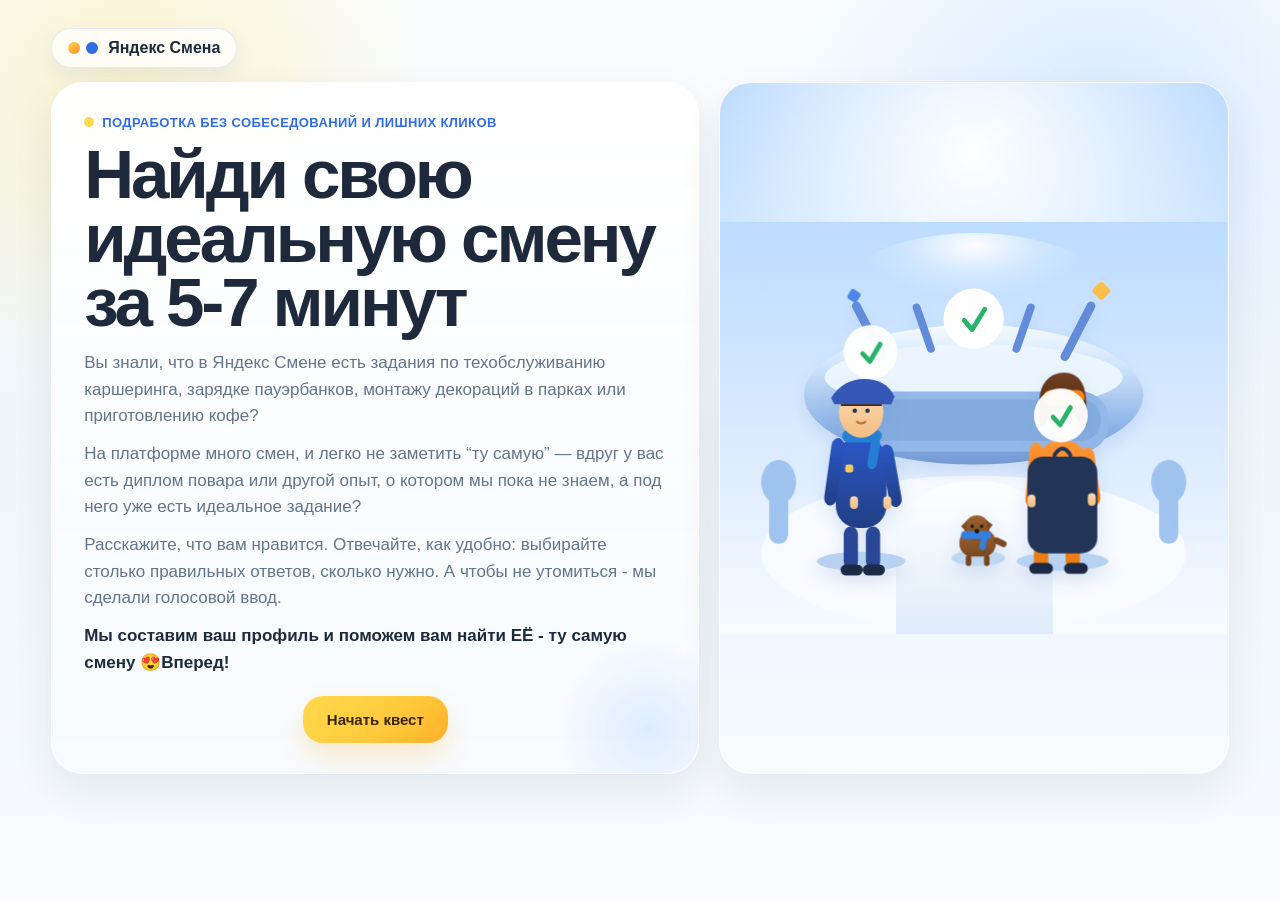
==== index.html @ 21cd30de "Update hero intro copy" ====
﻿<!doctype html>
<html lang="ru">
<head>
  <meta charset="UTF-8" />
  <meta name="viewport" content="width=device-width, initial-scale=1.0" />
  <title>Смена Профайлер - ИИ-интервьюер-квест</title>
  <link rel="stylesheet" href="./landing.css" />
</head>
<body>
  <header class="hero">
    <div class="container">
      <div class="brandbar">
        <div class="brandmark">Яндекс Смена</div>
      </div>

      <div class="hero-shell">
        <div class="hero-copy">
          <p class="hero-kicker">Подработка без собеседований и лишних кликов</p>
          <h1>Найди свою идеальную смену за 5-7 минут</h1>
          <div class="hero-story">
            <p>Вы знали, что в Яндекс Смене есть задания по техобслуживанию каршеринга, зарядке пауэрбанков, монтажу декораций в парках или приготовлению кофе?</p>
            <p>На платформе много смен, и легко не заметить “ту самую” — вдруг у вас есть диплом повара или другой опыт, о котором мы пока не знаем, а под него уже есть идеальное задание?</p>
            <p>Расскажите, что вам нравится. Отвечайте, как удобно: выбирайте столько правильных ответов, сколько нужно. А чтобы не утомиться - мы сделали голосовой ввод.</p>
            <p class="hero-story-accent">Мы составим ваш профиль и поможем вам найти ЕЁ - ту самую смену 😍Вперед!</p>
          </div>

          <div class="hero-actions">
            <button id="startBtn" class="btn btn-primary">Начать квест</button>
          </div>
        </div>

                <div class="hero-scene" aria-hidden="true">
          <svg class="hero-illustration" viewBox="0 0 640 520" role="presentation" xmlns="http://www.w3.org/2000/svg">
            <defs>
              <linearGradient id="skyGrad" x1="0" y1="0" x2="0" y2="1">
                <stop offset="0%" stop-color="#bcdcff"/>
                <stop offset="55%" stop-color="#dcebff"/>
                <stop offset="100%" stop-color="#f7fbff"/>
              </linearGradient>
              <radialGradient id="sunGlow" cx="50%" cy="10%" r="42%">
                <stop offset="0%" stop-color="#ffffff" stop-opacity="0.95"/>
                <stop offset="55%" stop-color="#ffffff" stop-opacity="0.28"/>
                <stop offset="100%" stop-color="#ffffff" stop-opacity="0"/>
              </radialGradient>
              <linearGradient id="stadiumGrad" x1="0" y1="0" x2="0" y2="1">
                <stop offset="0%" stop-color="#f8fdff"/>
                <stop offset="30%" stop-color="#cfe3fb"/>
                <stop offset="72%" stop-color="#89b1e5"/>
                <stop offset="100%" stop-color="#6e96d1"/>
              </linearGradient>
              <linearGradient id="pathGrad" x1="0" y1="0" x2="0" y2="1">
                <stop offset="0%" stop-color="#ffffff" stop-opacity="0.84"/>
                <stop offset="100%" stop-color="#ddeaf9" stop-opacity="0.94"/>
              </linearGradient>
              <linearGradient id="coatBlue" x1="0" y1="0" x2="0" y2="1">
                <stop offset="0%" stop-color="#2c58c8"/>
                <stop offset="100%" stop-color="#213f85"/>
              </linearGradient>
              <linearGradient id="coatOrange" x1="0" y1="0" x2="0" y2="1">
                <stop offset="0%" stop-color="#ff9636"/>
                <stop offset="100%" stop-color="#ec6f07"/>
              </linearGradient>
              <linearGradient id="skinGrad" x1="0" y1="0" x2="0" y2="1">
                <stop offset="0%" stop-color="#ffd9af"/>
                <stop offset="100%" stop-color="#f2bf84"/>
              </linearGradient>
              <linearGradient id="hairBrown" x1="0" y1="0" x2="0" y2="1">
                <stop offset="0%" stop-color="#6f4122"/>
                <stop offset="100%" stop-color="#4d2712"/>
              </linearGradient>
              <linearGradient id="dogBrown" x1="0" y1="0" x2="0" y2="1">
                <stop offset="0%" stop-color="#9d622e"/>
                <stop offset="100%" stop-color="#7a4a23"/>
              </linearGradient>
              <filter id="softShadow" x="-20%" y="-20%" width="140%" height="140%">
                <feDropShadow dx="0" dy="10" stdDeviation="10" flood-color="#5a84bc" flood-opacity="0.18"/>
              </filter>
            </defs>
            <rect width="640" height="520" fill="url(#skyGrad)"/>
            <ellipse cx="320" cy="92" rx="170" ry="78" fill="url(#sunGlow)"/>
            <ellipse cx="320" cy="418" rx="268" ry="98" fill="#f8fbff" opacity="0.95"/>
            <path d="M222 372C272 312 370 310 420 372V520H222Z" fill="url(#pathGrad)" opacity="0.98"/>
            <g opacity="0.94" filter="url(#softShadow)">
              <ellipse cx="320" cy="218" rx="214" ry="88" fill="url(#stadiumGrad)"/>
              <ellipse cx="320" cy="196" rx="188" ry="42" fill="#edf6ff"/>
              <rect x="150" y="214" width="340" height="76" rx="34" fill="#8eb5e7"/>
              <rect x="160" y="224" width="320" height="52" rx="24" fill="#7aa5dd" opacity="0.72"/>
              <path d="M205 170L172 106" stroke="#5b87d8" stroke-width="11" stroke-linecap="round"/>
              <path d="M435 170L468 106" stroke="#5b87d8" stroke-width="11" stroke-linecap="round"/>
              <path d="M266 160L248 108" stroke="#5b87d8" stroke-width="10" stroke-linecap="round"/>
              <path d="M374 160L392 108" stroke="#5b87d8" stroke-width="10" stroke-linecap="round"/>
            </g>
            <g opacity="0.95">
              <g transform="translate(62 334)">
                <rect x="0" y="0" width="24" height="72" rx="12" fill="#9bc0ef"/>
                <ellipse cx="12" cy="-6" rx="22" ry="28" fill="#9bc0ef"/>
              </g>
              <g transform="translate(554 334)">
                <rect x="0" y="0" width="24" height="72" rx="12" fill="#9bc0ef"/>
                <ellipse cx="12" cy="-6" rx="22" ry="28" fill="#9bc0ef"/>
              </g>
            </g>
            <g filter="url(#softShadow)">
              <g transform="translate(112 232)">
                <ellipse cx="66" cy="196" rx="56" ry="12" fill="#b7d1f0"/>
                <rect x="34" y="40" width="64" height="114" rx="28" fill="url(#coatBlue)"/>
                <rect x="24" y="40" width="16" height="86" rx="10" fill="url(#coatBlue)" transform="rotate(8 32 83)"/>
                <rect x="96" y="48" width="16" height="80" rx="10" fill="url(#coatBlue)" transform="rotate(-10 104 88)"/>
                <rect x="44" y="152" width="18" height="54" rx="10" fill="#294697"/>
                <rect x="72" y="152" width="18" height="54" rx="10" fill="#294697"/>
                <rect x="40" y="200" width="28" height="14" rx="7" fill="#1d2a45"/>
                <rect x="68" y="200" width="28" height="14" rx="7" fill="#1d2a45"/>
                <rect x="42" y="30" width="50" height="16" rx="8" fill="#277fd4"/>
                <rect x="76" y="40" width="12" height="40" rx="8" fill="#277fd4" transform="rotate(10 82 60)"/>
                <ellipse cx="66" cy="8" rx="28" ry="32" fill="url(#skinGrad)"/>
                <path d="M40 0C44 -16 56 -24 70 -24C84 -24 95 -16 92 0Z" fill="url(#hairBrown)"/>
                <path d="M28 -10C38 -26 52 -34 70 -34C87 -34 100 -28 108 -12L104 -2H32Z" fill="#3558b7"/>
                <circle cx="58" cy="6" r="2.8" fill="#1f3452"/>
                <circle cx="74" cy="6" r="2.8" fill="#1f3452"/>
                <path d="M61 20Q66 24 71 20" stroke="#c66d49" stroke-width="3" stroke-linecap="round" fill="none"/>
                <rect x="52" y="114" width="10" height="16" rx="5" fill="url(#skinGrad)"/>
                <rect x="94" y="114" width="10" height="16" rx="5" fill="url(#skinGrad)"/>
                <rect x="46" y="74" width="10" height="10" rx="3" fill="#f4ca59"/>
              </g>
              <g transform="translate(360 222)">
                <ellipse cx="72" cy="206" rx="58" ry="12" fill="#b7d1f0"/>
                <rect x="40" y="54" width="64" height="104" rx="28" fill="url(#coatOrange)"/>
                <rect x="28" y="56" width="16" height="82" rx="10" fill="url(#coatOrange)" transform="rotate(5 36 97)"/>
                <rect x="100" y="62" width="16" height="74" rx="10" fill="url(#coatOrange)" transform="rotate(-8 108 99)"/>
                <rect x="36" y="164" width="18" height="52" rx="10" fill="#ec7b16"/>
                <rect x="76" y="164" width="18" height="52" rx="10" fill="#ec7b16"/>
                <rect x="30" y="208" width="30" height="14" rx="7" fill="#1d2a45"/>
                <rect x="74" y="208" width="30" height="14" rx="7" fill="#1d2a45"/>
                <ellipse cx="72" cy="16" rx="28" ry="32" fill="url(#skinGrad)"/>
                <path d="M43 4C43 -18 56 -32 74 -32C92 -32 102 -18 102 6V34H94C90 22 84 14 72 14C60 14 54 22 50 34H43Z" fill="url(#hairBrown)"/>
                <rect x="48" y="-10" width="52" height="18" rx="9" fill="#ff8518"/>
                <rect x="28" y="74" width="88" height="122" rx="20" fill="#203457"/>
                <path d="M62 72Q72 56 82 72" stroke="#203457" stroke-width="5" fill="none" stroke-linecap="round"/>
                <circle cx="64" cy="16" r="2.8" fill="#1f3452"/>
                <circle cx="80" cy="16" r="2.8" fill="#1f3452"/>
                <path d="M66 30Q72 34 79 30" stroke="#ca7057" stroke-width="3" stroke-linecap="round" fill="none"/>
                <rect x="28" y="122" width="10" height="16" rx="5" fill="url(#skinGrad)"/>
                <rect x="104" y="120" width="10" height="16" rx="5" fill="url(#skinGrad)"/>
              </g>
              <g transform="translate(292 372)">
                <ellipse cx="34" cy="52" rx="34" ry="10" fill="#bfd6f1"/>
                <rect x="10" y="16" width="46" height="34" rx="16" fill="url(#dogBrown)"/>
                <circle cx="32" cy="14" r="16" fill="url(#dogBrown)"/>
                <path d="M20 4L12 12L18 18Z" fill="#7c4a21"/>
                <path d="M44 4L52 10L46 18Z" fill="#7c4a21"/>
                <rect x="12" y="18" width="38" height="10" rx="5" fill="#347fe1"/>
                <rect x="36" y="24" width="8" height="18" rx="4" fill="#347fe1" transform="rotate(10 40 33)"/>
                <circle cx="26" cy="12" r="2.2" fill="#23170e"/>
                <circle cx="38" cy="12" r="2.2" fill="#23170e"/>
                <circle cx="32" cy="18" r="3" fill="#23170e"/>
                <rect x="18" y="48" width="7" height="14" rx="4" fill="#74441e"/>
                <rect x="41" y="48" width="7" height="14" rx="4" fill="#74441e"/>
                <rect x="52" y="28" width="18" height="8" rx="4" fill="#7c4a21" transform="rotate(26 61 32)"/>
              </g>
            </g>
            <g>
              <g transform="translate(190 164)">
                <circle r="34" fill="#ffffff" opacity="0.96"/>
                <path d="M-10 2L-1 12L12 -10" fill="none" stroke="#27b36a" stroke-width="6" stroke-linecap="round" stroke-linejoin="round"/>
              </g>
              <g transform="translate(430 244)">
                <circle r="34" fill="#ffffff" opacity="0.96"/>
                <path d="M-10 2L-1 12L12 -10" fill="none" stroke="#27b36a" stroke-width="6" stroke-linecap="round" stroke-linejoin="round"/>
              </g>
              <g transform="translate(320 122)">
                <circle r="38" fill="#ffffff" opacity="0.98"/>
                <path d="M-12 2L-2 14L14 -12" fill="none" stroke="#27b36a" stroke-width="6" stroke-linecap="round" stroke-linejoin="round"/>
              </g>
            </g>
            <rect x="472" y="78" width="18" height="18" rx="4" fill="#ffbf47" transform="rotate(45 481 87)"/>
            <rect x="162" y="86" width="14" height="14" rx="3" fill="#4d87e8" transform="rotate(32 169 93)"/>
          </svg>
        </div>
      </div>
    </div>
  </header>

  <main class="container main-shell">
    <section class="section hidden" id="quizSection">
      <div class="quiz-card">
        <div class="quiz-head">
          <div>
            <h2 id="questionTitle">Вопрос</h2>
            <p id="questionHint" class="muted">Выбери один вариант</p>
          </div>
          <div class="progress-block">
            <span id="progressText">1/16</span>
            <div class="progress"><span id="progressBar"></span></div>
          </div>
        </div>

        <div id="badges" class="badges"></div>
        <div id="options" class="options"></div>

        <div id="inputWrap" class="input-wrap hidden">
          <div class="suggest-input">
            <textarea id="textAnswer" class="text-answer text-area-answer" autocomplete="address-level2" rows="1"></textarea>
            <div id="cityAutocomplete" class="autocomplete hidden"></div>
          </div>
          <div id="voiceControls" class="voice-controls hidden">
            <button id="voiceBtn" class="btn btn-ghost" type="button">Голосовой ответ</button>
            <span id="voiceStatus" class="inline-note">Можно надиктовать ответ голосом</span>
          </div>
          <div class="text-actions">
            <button id="skipTextBtn" class="btn btn-ghost hidden" type="button">Пропустить</button>
            <button id="textNextBtn" class="btn btn-primary">Продолжить</button>
          </div>
        </div>

        <div id="multiActions" class="multi-actions hidden">
          <button id="doneMultiBtn" class="btn btn-primary">Готово</button>
        </div>
      </div>
    </section>

    <section class="section hidden" id="resultSection">
      <div class="result-grid">
        <article class="tile large tile-profile">
          <p class="eyebrow">Твой профиль</p>
          <h2 id="profileName"></h2>
          <p id="profileDesc"></p>

          <div class="stats">
            <div><span>Доход (4 смены/нед)</span><strong id="incomeForecast"></strong></div>
            <div><span>Готовность к обучению</span><strong id="trainReadiness"></strong></div>
            <div><span>Уровень совпадения топ-роли</span><strong id="topScore"></strong></div>
          </div>

          <div class="result-actions">
            <button id="editLocationBtn" class="btn btn-ghost">Изменить город</button>
            <button id="restartBtn" class="btn btn-ghost">Пройти заново</button>
          </div>

          <div id="locationEditor" class="location-editor hidden">
            <div class="location-editor-grid">
              <div class="suggest-input">
                <input id="resultCityInput" class="text-answer" type="text" autocomplete="address-level2" placeholder="Город" />
                <div id="resultCityAutocomplete" class="autocomplete hidden"></div>
              </div>
            </div>
            <div class="location-editor-actions">
              <button id="saveLocationBtn" class="btn btn-primary">Обновить ссылку на смены</button>
              <button id="cancelLocationBtn" class="btn btn-ghost">Отмена</button>
            </div>
          </div>
        </article>

        <article class="tile tile-radar">
          <h3>Кружок самопознания</h3>
          <p class="muted">Пять осей твоего профиля: нагрузка, общение, цифра, стабильность и готовность учиться.</p>
          <canvas id="radar" width="320" height="260"></canvas>
        </article>
      </div>

      <div class="tile large result-section-block" id="recommendations"></div>
      <div class="tile large result-section-block" id="familyFit"></div>
      <div class="tile large result-section-block" id="realShifts"></div>
      <div class="tile large hidden fallback" id="fallbackBox"></div>
    </section>
  </main>

  <script src="./landing.js"></script>
</body>
</html>
---- landing.css ----
﻿:root {
  --bg: #f4f8fc;
  --ink: #1e2a3b;
  --muted: #64748b;
  --line: rgba(30, 42, 59, 0.1);
  --brand-blue: #9ec8ff;
  --brand-blue-deep: #2f6ce5;
  --brand-blue-soft: #e9f3ff;
  --brand-orange: #ff8b29;
  --brand-orange-deep: #f06b00;
  --brand-yellow: #ffd84d;
  --brand-green: #27b36a;
  --shadow-soft: 0 20px 50px rgba(52, 95, 160, 0.12);
  --shadow-card: 0 18px 40px rgba(30, 42, 59, 0.08);
}

* { box-sizing: border-box; }
html { scroll-behavior: smooth; }

body {
  margin: 0;
  color: var(--ink);
  font-family: "Segoe UI", "Trebuchet MS", sans-serif;
  background:
    radial-gradient(circle at 10% 10%, rgba(255, 216, 77, 0.28) 0%, transparent 22%),
    radial-gradient(circle at 86% 14%, rgba(158, 200, 255, 0.35) 0%, transparent 24%),
    linear-gradient(180deg, #fafdff 0%, #eef5fb 50%, #f8fbff 100%);
  min-height: 100vh;
}

body::before {
  content: "";
  position: fixed;
  inset: 0;
  pointer-events: none;
  background-image:
    radial-gradient(circle, rgba(255,255,255,0.8) 0 2px, transparent 3px),
    radial-gradient(circle, rgba(255,255,255,0.5) 0 1px, transparent 2px);
  background-size: 140px 140px, 84px 84px;
  background-position: 0 0, 28px 18px;
  opacity: 0.18;
}

.container {
  width: min(1180px, 92vw);
  margin: 0 auto;
}

.hero {
  padding: 28px 0 20px;
}

.brandbar {
  display: flex;
  align-items: center;
  justify-content: flex-start;
  gap: 12px;
  margin-bottom: 14px;
}

.brandmark {
  display: inline-flex;
  align-items: center;
  gap: 10px;
  padding: 10px 16px;
  border-radius: 999px;
  background: rgba(255,255,255,0.76);
  border: 1px solid rgba(47, 108, 229, 0.12);
  box-shadow: 0 8px 18px rgba(47, 108, 229, 0.08);
  font-weight: 800;
}

.brandmark::before {
  content: "";
  width: 12px;
  height: 12px;
  border-radius: 50%;
  background: linear-gradient(135deg, var(--brand-yellow), var(--brand-orange));
  box-shadow: 18px 0 0 var(--brand-blue-deep);
  margin-right: 18px;
}

.hero-shell {
  display: grid;
  grid-template-columns: minmax(0, 1.12fr) minmax(340px, 0.88fr);
  gap: 20px;
  align-items: stretch;
}

.hero-copy,
.hero-scene,
.quiz-card,
.tile {
  position: relative;
  overflow: hidden;
  border-radius: 32px;
  border: 1px solid rgba(255,255,255,0.84);
  box-shadow: var(--shadow-card);
}

.hero-copy {
  padding: 30px 32px;
  background: linear-gradient(180deg, rgba(255,255,255,0.97) 0%, rgba(246,250,255,0.93) 100%);
}

.hero-copy::after {
  content: "";
  position: absolute;
  right: -40px;
  bottom: -46px;
  width: 180px;
  height: 180px;
  border-radius: 50%;
  background: radial-gradient(circle, rgba(158, 200, 255, 0.28) 0%, transparent 72%);
}

.hero-kicker {
  margin: 0 0 12px;
  display: inline-flex;
  align-items: center;
  gap: 8px;
  color: var(--brand-blue-deep);
  font-size: 13px;
  font-weight: 800;
  letter-spacing: 0.03em;
  text-transform: uppercase;
}

.hero-kicker::before {
  content: "";
  width: 10px;
  height: 10px;
  border-radius: 50%;
  background: var(--brand-yellow);
}

h1 {
  margin: 0 0 12px;
  max-width: 720px;
  font-size: clamp(42px, 5.4vw, 70px);
  line-height: 0.93;
  letter-spacing: -0.045em;
}

.subtitle {
  margin: 0;
  max-width: 640px;
  color: var(--muted);
  font-size: 18px;
  line-height: 1.42;
}

.hero-story {
  margin-top: 16px;
  display: grid;
  gap: 12px;
  max-width: 700px;
}

.hero-story p {
  margin: 0;
  color: var(--muted);
  font-size: 17px;
  line-height: 1.55;
}

.hero-story-accent {
  color: var(--ink) !important;
  font-weight: 700;
}

.hero-pills,
.hero-stats {
  display: flex;
  flex-wrap: wrap;
  gap: 10px;
}

.hero-pills {
  margin-top: 18px;
  flex-wrap: nowrap;
}

.hero-pills span,
.eyebrow {
  display: inline-flex;
  align-items: center;
  gap: 8px;
  padding: 10px 14px;
  border-radius: 999px;
  background: rgba(255,255,255,0.88);
  border: 1px solid rgba(47, 108, 229, 0.12);
  color: #365173;
  font-size: 14px;
  font-weight: 700;
}

.hero-stats {
  margin-top: 18px;
  display: grid;
  grid-template-columns: repeat(3, minmax(0, 1fr));
  gap: 10px;
}

.hero-stats div {
  min-width: 0;
  padding: 12px 14px;
  border-radius: 20px;
  background: rgba(255,255,255,0.88);
  border: 1px solid rgba(47, 108, 229, 0.08);
}

.hero-stats strong,
.hero-stats span {
  display: block;
}

.hero-stats strong {
  font-size: 18px;
}

.hero-stats span {
  margin-top: 4px;
  color: var(--muted);
  font-size: 12px;
}

.hero-actions {
  display: flex;
  gap: 12px;
  margin-top: 20px;
  justify-content: center;
}

.hero-scene {
  min-height: 440px;
  background:
    radial-gradient(circle at 50% 10%, rgba(255,255,255,0.98) 0%, rgba(255,255,255,0.5) 20%, transparent 38%),
    linear-gradient(180deg, #bedcff 0%, #d6eaff 30%, #eaf4ff 62%, #f8fbff 100%);
}

.hero-illustration {
  display: block;
  width: 100%;
  height: 100%;
  min-height: 416px;
}

.scene-sky-glow {
  position: absolute;
  left: 50%;
  top: 18px;
  width: 280px;
  height: 140px;
  transform: translateX(-50%);
  border-radius: 50%;
  background: radial-gradient(circle, rgba(255,255,255,0.95) 0%, rgba(255,255,255,0.18) 60%, transparent 75%);
}

.scene-stadium {
  position: absolute;
  left: 50%;
  top: 126px;
  width: 80%;
  height: 178px;
  transform: translateX(-50%);
  border-radius: 50% 50% 38% 38% / 34% 34% 42% 42%;
  background: linear-gradient(180deg, #fbfeff 0%, #d4e6fb 26%, #8fb7ea 72%, #6f9bd3 100%);
  box-shadow: inset 0 -18px 0 rgba(47, 108, 229, 0.14);
}

.scene-roof {
  position: absolute;
  top: 84px;
  width: 12px;
  height: 86px;
  border-radius: 999px;
  background: linear-gradient(180deg, #7ea9e6, #4f82d5);
}

.roof-left { left: 34%; transform: rotate(24deg); }
.roof-right { right: 34%; transform: rotate(-24deg); }

.scene-ground {
  position: absolute;
  inset: auto 8% 0;
  height: 46%;
  border-radius: 50% 50% 0 0 / 32% 32% 0 0;
  background:
    radial-gradient(circle at 20% 16%, rgba(255,255,255,0.95) 0%, rgba(255,255,255,0.35) 18%, transparent 36%),
    linear-gradient(180deg, rgba(255,255,255,0.78) 0%, rgba(223,239,255,0.88) 70%, rgba(214,232,250,0.92) 100%);
}

.scene-path {
  position: absolute;
  left: 50%;
  bottom: 0;
  width: 48%;
  height: 38%;
  transform: translateX(-50%);
  background: linear-gradient(180deg, rgba(255,255,255,0.7) 0%, rgba(236,243,252,0.9) 100%);
  border-radius: 50% 50% 0 0 / 26% 26% 0 0;
  filter: blur(0.2px);
}

.scene-tree {
  position: absolute;
  bottom: 86px;
  width: 44px;
  height: 110px;
}

.scene-tree::before,
.scene-tree::after {
  content: "";
  position: absolute;
}

.scene-tree::before {
  bottom: 0;
  left: 18px;
  width: 8px;
  height: 60px;
  border-radius: 999px;
  background: #7399c8;
}

.scene-tree::after {
  top: 0;
  left: 0;
  width: 44px;
  height: 52px;
  border-radius: 50%;
  background: linear-gradient(180deg, #b4d6ff, #96bdea);
}

.tree-left { left: 18px; }
.tree-right { right: 20px; }

.scene-card {
  position: absolute;
  display: flex;
  gap: 12px;
  align-items: center;
  padding: 14px 16px;
  border-radius: 22px;
  background: rgba(255,255,255,0.95);
  border: 1px solid rgba(255,255,255,0.9);
  box-shadow: 0 18px 30px rgba(62, 104, 164, 0.16);
}

.scene-card strong,
.scene-card span {
  display: block;
}

.scene-card strong {
  font-size: 16px;
}

.scene-card span {
  margin-top: 4px;
  color: var(--muted);
  font-size: 13px;
  line-height: 1.35;
}

.scene-check,
.scene-bubble {
  display: grid;
  place-items: center;
  border-radius: 50%;
  font-weight: 900;
}

.scene-check {
  width: 46px;
  height: 46px;
  background: linear-gradient(135deg, #ebfff6, #d8ffeb);
  color: var(--brand-green);
  font-size: 26px;
  flex: 0 0 auto;
}

.scene-bubble {
  position: absolute;
  width: 64px;
  height: 64px;
  background: rgba(255,255,255,0.96);
  color: var(--brand-green);
  box-shadow: 0 14px 24px rgba(62, 104, 164, 0.14);
  font-size: 30px;
}

.bubble-left { left: 164px; top: 178px; }
.bubble-right { right: 142px; top: 234px; }
.bubble-center { left: 50%; top: 102px; transform: translateX(-50%); width: 74px; height: 74px; }

.scene-worker {
  position: absolute;
  bottom: 30px;
  width: 160px;
  height: 290px;
}

.worker-left {
  left: 66px;
}

.worker-right {
  right: 52px;
}

.worker-female .worker-head {
  transform: rotate(2deg);
}

.worker-female .worker-hair {
  top: 18px;
  left: 46px;
  width: 60px;
  height: 48px;
  border-radius: 26px 24px 18px 18px;
  background: linear-gradient(180deg, #6b3a1b 0%, #4d2712 100%);
}

.worker-female .worker-hair::before,
.worker-female .worker-hair::after {
  content: "";
  position: absolute;
  top: 14px;
  width: 14px;
  height: 34px;
  border-radius: 12px;
  background: linear-gradient(180deg, #6b3a1b 0%, #4d2712 100%);
}

.worker-female .worker-hair::before {
  left: -2px;
  transform: rotate(8deg);
}

.worker-female .worker-hair::after {
  right: -4px;
  transform: rotate(-8deg);
}

.worker-left {
  transform: rotate(-1deg);
}

.worker-right {
  transform: rotate(1.5deg);
}

.scene-worker span,
.scene-pet span {
  position: absolute;
  display: block;
}

.worker-head {
  top: 18px;
  left: 48px;
  width: 62px;
  height: 72px;
  border-radius: 46% 46% 42% 42%;
  background: linear-gradient(180deg, #ffd8ae 0%, #f2bf84 100%);
  box-shadow:
    inset 0 -8px 0 rgba(0, 0, 0, 0.05),
    inset 0 -18px 16px rgba(208, 137, 84, 0.18);
  z-index: 4;
}

.worker-left .worker-head {
  transform: rotate(-3deg);
}

.worker-right .worker-head {
  transform: rotate(2deg);
}

.worker-hair {
  top: 21px;
  left: 52px;
  width: 52px;
  height: 24px;
  border-radius: 24px 24px 10px 16px;
  background: linear-gradient(180deg, #6d4122 0%, #4b2912 100%);
  z-index: 5;
}

.worker-cap {
  top: 4px;
  left: 38px;
  width: 82px;
  height: 38px;
  border-radius: 999px 999px 20px 20px;
  z-index: 6;
}

.worker-left .worker-cap {
  background: linear-gradient(180deg, #3658b5 0%, #294697 100%);
}

.worker-right .worker-cap {
  background: linear-gradient(180deg, #ff9d3e 0%, #ef6e08 100%);
}

.worker-female .worker-cap {
  top: 8px;
  left: 42px;
  width: 76px;
  height: 24px;
  border-radius: 999px;
  box-shadow: 0 8px 0 rgba(210, 98, 8, 0.16);
}

.worker-body {
  top: 86px;
  left: 28px;
  width: 104px;
  height: 146px;
  border-radius: 34px 34px 28px 28px;
  z-index: 2;
}

.worker-left .worker-body {
  background: linear-gradient(180deg, #2b59cc 0%, #224699 100%);
}

.worker-right .worker-body {
  background: linear-gradient(180deg, #ff9734 0%, #f1760d 100%);
}

.worker-left .worker-body {
  box-shadow: inset 0 -12px 0 rgba(17, 37, 80, 0.18);
}

.worker-right .worker-body {
  box-shadow: inset 0 -12px 0 rgba(159, 76, 7, 0.16);
}

.worker-body::before,
.worker-body::after {
  content: "";
  position: absolute;
}

.worker-body::before {
  left: 50%;
  top: 24px;
  width: 48px;
  height: 58px;
  transform: translateX(-50%);
  border-radius: 0 0 22px 22px;
  background: rgba(255,255,255,0.1);
}

.worker-body::after {
  left: 18px;
  top: 44px;
  width: 14px;
  height: 14px;
  border-radius: 4px;
  background: rgba(255, 208, 97, 0.86);
  box-shadow: 52px 8px 0 rgba(255,255,255,0.18);
}

.worker-face {
  top: 42px;
  left: 62px;
  width: 34px;
  height: 28px;
  z-index: 7;
}

.face-eye {
  top: 7px;
  width: 6px;
  height: 8px;
  border-radius: 50%;
  background: #243652;
  box-shadow: 0 0 0 2px rgba(255,255,255,0.08);
}

.face-eye.eye-left { left: 6px; }
.face-eye.eye-right { right: 6px; }

.face-nose {
  left: 14px;
  top: 12px;
  width: 6px;
  height: 8px;
  border-radius: 50% 50% 60% 60%;
  background: rgba(209, 143, 92, 0.5);
}

.face-mouth {
  left: 9px;
  bottom: 2px;
  width: 16px;
  height: 8px;
  border-bottom: 3px solid #c06e3c;
  border-radius: 0 0 14px 14px;
}

.worker-left .face-mouth {
  width: 14px;
}

.worker-right .face-mouth {
  width: 18px;
  left: 8px;
}

.worker-female .face-mouth {
  border-bottom-color: #cb6a58;
}

.worker-neck {
  top: 80px;
  left: 66px;
  width: 26px;
  height: 20px;
  border-radius: 0 0 12px 12px;
  background: linear-gradient(180deg, #f2bf84 0%, #e0a76f 100%);
  z-index: 3;
}

.worker-scarf {
  top: 84px;
  left: 44px;
  width: 70px;
  height: 24px;
  border-radius: 16px;
  background: linear-gradient(180deg, #2a88d8 0%, #1465b2 100%);
  z-index: 6;
}

.worker-scarf::before {
  content: "";
  position: absolute;
  left: 46px;
  top: 12px;
  width: 14px;
  height: 42px;
  border-radius: 12px;
  background: linear-gradient(180deg, #2a88d8 0%, #1465b2 100%);
  transform: rotate(10deg);
}

.worker-arm {
  top: 110px;
  width: 24px;
  height: 106px;
  border-radius: 20px;
  z-index: 1;
}

.worker-right .arm-right {
  transform: rotate(-16deg);
}

.worker-left .arm-left {
  transform: rotate(11deg);
}

.worker-left .worker-arm,
.worker-left .worker-leg {
  background: linear-gradient(180deg, #2d57bf 0%, #213f85 100%);
}

.worker-right .worker-arm,
.worker-right .worker-leg {
  background: linear-gradient(180deg, #ff8f2a 0%, #de6606 100%);
}

.arm-left {
  left: 18px;
  transform: rotate(7deg);
}

.arm-right {
  right: 18px;
  transform: rotate(-9deg);
}

.worker-leg {
  top: 216px;
  width: 28px;
  height: 74px;
  border-radius: 18px 18px 12px 12px;
  z-index: 0;
}

.worker-right .leg-left {
  left: 42px;
  transform: rotate(2deg);
}

.worker-right .leg-right {
  right: 40px;
  transform: rotate(-3deg);
}

.leg-left {
  left: 44px;
}

.leg-right {
  right: 42px;
}

.worker-hand {
  top: 196px;
  width: 16px;
  height: 20px;
  border-radius: 10px;
  background: linear-gradient(180deg, #ffd8ae 0%, #f0bd82 100%);
  z-index: 3;
}

.hand-left { left: 16px; }
.hand-right { right: 16px; }

.worker-right .hand-right {
  top: 192px;
}

.worker-female .arm-left {
  transform: rotate(5deg);
}

.worker-female .arm-right {
  transform: rotate(-10deg);
}

.worker-shoe {
  top: 280px;
  width: 34px;
  height: 14px;
  border-radius: 14px 10px 12px 12px;
  background: linear-gradient(180deg, #1c2a44 0%, #10192a 100%);
  z-index: 1;
}

.shoe-left { left: 36px; }
.shoe-right { right: 34px; }

.worker-apron {
  top: 116px;
  left: 34px;
  width: 92px;
  height: 118px;
  border-radius: 18px 18px 22px 22px;
  background: linear-gradient(180deg, rgba(27, 45, 74, 0.96) 0%, rgba(20, 31, 52, 0.96) 100%);
  z-index: 3;
}

.worker-apron::before {
  content: "";
  position: absolute;
  left: 50%;
  top: -10px;
  width: 36px;
  height: 22px;
  transform: translateX(-50%);
  border: 4px solid #203659;
  border-bottom: none;
  border-radius: 20px 20px 0 0;
}

.worker-female .worker-apron {
  top: 114px;
  left: 30px;
  width: 96px;
  border-radius: 22px 22px 26px 26px;
}

.scene-pet {
  position: absolute;
  left: 226px;
  bottom: 22px;
  width: 92px;
  height: 96px;
  transform: rotate(-2deg);
}

.scene-stadium {
  top: 104px;
}

.scene-roof {
  top: 60px;
}

.scene-spark {
  position: absolute;
  width: 18px;
  height: 18px;
  border-radius: 4px;
  background: linear-gradient(135deg, rgba(255,216,77,0.9), rgba(255,139,41,0.9));
  transform: rotate(45deg);
  box-shadow: 0 0 18px rgba(255, 176, 47, 0.42);
}

.spark-left { top: 54px; right: 132px; }
.spark-right { bottom: 170px; left: 96px; }

.pet-head {
  left: 18px;
  top: 8px;
  width: 42px;
  height: 38px;
  border-radius: 50% 50% 46% 46%;
  background: linear-gradient(180deg, #9d622e 0%, #7e4c24 100%);
  z-index: 3;
}

.pet-ear {
  top: 0;
  width: 14px;
  height: 16px;
  background: #7e4c24;
  z-index: 2;
}

.ear-left {
  left: 20px;
  border-radius: 2px 10px 2px 10px;
  transform: rotate(-22deg);
}

.ear-right {
  left: 44px;
  border-radius: 10px 2px 10px 2px;
  transform: rotate(22deg);
}

.pet-body {
  left: 12px;
  top: 34px;
  width: 60px;
  height: 46px;
  border-radius: 28px 28px 22px 22px;
  background: linear-gradient(180deg, #9d622e 0%, #7a4a23 100%);
  box-shadow: inset 0 -8px 0 rgba(81, 42, 18, 0.16);
}

.pet-face {
  top: 18px;
  left: 25px;
  width: 26px;
  height: 20px;
  z-index: 4;
}

.pet-eye {
  top: 5px;
  width: 4px;
  height: 6px;
  border-radius: 50%;
  background: #23170e;
}

.pet-eye.eye-left { left: 5px; }
.pet-eye.eye-right { right: 5px; }

.pet-nose {
  left: 10px;
  top: 10px;
  width: 6px;
  height: 5px;
  border-radius: 50%;
  background: #23170e;
}

.pet-scarf {
  left: 16px;
  top: 34px;
  width: 52px;
  height: 16px;
  border-radius: 12px;
  background: linear-gradient(180deg, #3f86ea 0%, #235fc0 100%);
  z-index: 5;
}

.pet-scarf::before {
  content: "";
  position: absolute;
  left: 34px;
  top: 8px;
  width: 10px;
  height: 24px;
  border-radius: 8px;
  background: linear-gradient(180deg, #3f86ea 0%, #235fc0 100%);
  transform: rotate(12deg);
}

.pet-leg {
  top: 72px;
  width: 10px;
  height: 20px;
  border-radius: 8px;
  background: #74441e;
}

.leg-front { left: 24px; }
.leg-back { left: 52px; }

.pet-tail {
  right: 0;
  top: 34px;
  width: 26px;
  height: 12px;
  border-radius: 999px;
  background: #7d4b23;
  transform: rotate(34deg);
}

.pet-body::before {
  content: "";
  position: absolute;
  left: 10px;
  top: 8px;
  width: 40px;
  height: 18px;
  border-radius: 14px;
  background: rgba(255,255,255,0.08);
}

.main-shell {
  padding-bottom: 28px;
}

.section {
  margin: 14px 0 22px;
}

.hidden { display: none; }
.muted { color: var(--muted); }
.input-wrap.hidden,
.voice-controls.hidden,
.multi-actions.hidden,
.autocomplete.hidden {
  display: none;
}

.btn {
  border: none;
  border-radius: 20px;
  padding: 15px 24px;
  font-weight: 800;
  font-size: 15px;
  cursor: pointer;
  transition: transform 140ms ease, box-shadow 140ms ease, filter 140ms ease;
}

.btn:hover {
  transform: translateY(-1px);
  filter: brightness(1.01);
}

.btn-primary {
  color: #3a2500;
  background: linear-gradient(135deg, var(--brand-yellow) 0%, #ffcb3d 55%, #ffb129 100%);
  box-shadow: 0 14px 28px rgba(255, 177, 41, 0.24);
}

.btn-ghost {
  color: var(--ink);
  background: rgba(255,255,255,0.92);
  border: 1px solid rgba(30, 42, 59, 0.1);
}

.quiz-card,
.tile {
  background: linear-gradient(180deg, rgba(255,255,255,0.97) 0%, rgba(245,250,255,0.94) 100%);
}

.quiz-card {
  padding: 22px;
  color: var(--ink);
}

.quiz-head {
  display: flex;
  justify-content: space-between;
  gap: 16px;
}

.progress-block {
  width: min(260px, 44vw);
}

.progress {
  width: 100%;
  height: 10px;
  border-radius: 999px;
  background: rgba(47, 108, 229, 0.1);
  overflow: hidden;
}

.progress span {
  display: block;
  height: 100%;
  width: 0;
  background: linear-gradient(90deg, var(--brand-yellow), var(--brand-orange));
}

.options {
  margin-top: 16px;
  display: grid;
  gap: 12px;
}

.options.options-tiled {
  grid-template-columns: repeat(4, minmax(0, 1fr));
  gap: 14px;
}

.option,
.text-answer {
  width: 100%;
  border-radius: 22px;
  font: inherit;
}

.option {
  border: 2px solid transparent;
  padding: 16px 18px;
  background: rgba(255,255,255,0.98);
  color: #19304f;
  text-align: left;
  font-weight: 700;
  cursor: pointer;
  transition: transform 140ms ease, border-color 140ms ease, box-shadow 140ms ease, background 140ms ease;
}

.option:hover {
  transform: translateY(-1px);
  border-color: rgba(255, 177, 41, 0.36);
  background: #fffdf6;
}

.option.selected {
  border-color: var(--brand-orange);
  background: #fff5dd;
  box-shadow: inset 0 0 0 1px rgba(240, 107, 0, 0.1);
}

.options.options-tiled .option {
  min-height: 92px;
  display: flex;
  align-items: flex-start;
  justify-content: flex-start;
  line-height: 1.25;
}

.input-wrap {
  margin-top: 16px;
  display: grid;
  gap: 12px;
}

.suggest-input { position: relative; }

.text-answer {
  border: 2px solid rgba(47, 108, 229, 0.12);
  padding: 16px 18px;
  color: var(--ink);
  background: #fff;
  resize: none;
  overflow: hidden;
}

.text-area-answer {
  min-height: 58px;
  line-height: 1.45;
}

.text-answer:focus {
  outline: none;
  border-color: rgba(240, 107, 0, 0.48);
  box-shadow: 0 0 0 5px rgba(255, 216, 77, 0.25);
}

.autocomplete {
  position: absolute;
  top: calc(100% + 8px);
  left: 0;
  right: 0;
  z-index: 20;
  overflow: hidden;
  border-radius: 22px;
  border: 1px solid rgba(47, 108, 229, 0.12);
  background: rgba(255,255,255,0.98);
  box-shadow: 0 20px 34px rgba(30, 42, 59, 0.12);
}

.autocomplete-item,
.autocomplete-empty {
  padding: 14px 16px;
}

.autocomplete-item {
  width: 100%;
  border: none;
  background: transparent;
  color: #19304f;
  text-align: left;
  font: inherit;
  cursor: pointer;
}

.autocomplete-item:hover {
  background: #fff5dd;
}

.autocomplete-empty {
  color: var(--muted);
  font-size: 14px;
}

.voice-controls,
.text-actions,
.result-actions,
.location-editor-actions {
  display: flex;
  gap: 12px;
  align-items: center;
  flex-wrap: wrap;
}

.text-actions .btn-primary {
  flex: 1;
}

.voice-controls .btn {
  padding: 10px 14px;
}

.voice-controls.is-recording .btn {
  background: #ffe4d5;
  color: #8d2b00;
}

.multi-actions {
  margin-top: 12px;
}

.badges {
  display: flex;
  flex-wrap: wrap;
  gap: 8px;
  margin-top: 14px;
}

.badge,
.tag,
.score-chip {
  display: inline-flex;
  align-items: center;
  border-radius: 999px;
  font-size: 12px;
  font-weight: 700;
}

.badge {
  padding: 6px 12px;
  background: #eef6ff;
  border: 1px solid rgba(47, 108, 229, 0.12);
  color: #345987;
}

.result-grid {
  display: grid;
  grid-template-columns: 1.7fr 1fr;
  gap: 14px;
}

.tile {
  padding: 18px;
}

.tile.large {
  margin-top: 8px;
}

.result-section-block {
  position: relative;
}

.result-section-block::before {
  content: "";
  position: absolute;
  left: 0;
  top: 0;
  width: 100%;
  height: 6px;
  background: linear-gradient(90deg, var(--brand-yellow) 0%, var(--brand-orange) 48%, var(--brand-blue-deep) 100%);
  opacity: 0.9;
}

.section-head {
  display: flex;
  justify-content: space-between;
  gap: 16px;
  align-items: flex-start;
  margin-bottom: 14px;
}

.result-section-block .section-head {
  margin-bottom: 6px;
}

.section-head-copy {
  max-width: 760px;
}

.section-overline {
  margin: 0 0 6px;
  color: var(--brand-blue-deep);
  font-size: 13px;
  font-weight: 800;
  letter-spacing: 0.08em;
  text-transform: uppercase;
}

.section-head h3 {
  margin-bottom: 6px;
}

.section-accent {
  display: inline-flex;
  align-items: center;
  gap: 8px;
  padding: 10px 14px;
  border-radius: 999px;
  background: #fff5dd;
  border: 1px solid rgba(240, 107, 0, 0.14);
  color: #8d4e00;
  font-size: 13px;
  font-weight: 800;
  white-space: nowrap;
}

.tile-profile::after {
  content: "";
  position: absolute;
  inset: auto -80px -120px auto;
  width: 220px;
  height: 220px;
  border-radius: 50%;
  background: radial-gradient(circle, rgba(158, 200, 255, 0.28) 0%, rgba(158, 200, 255, 0) 70%);
  pointer-events: none;
}

.tile-radar canvas {
  margin-top: 2px;
}

.stats {
  margin-top: 12px;
  display: grid;
  gap: 8px;
}

.stats div {
  display: flex;
  justify-content: space-between;
  gap: 12px;
  padding: 10px 14px;
  border-radius: 16px;
  background: rgba(255,255,255,0.84);
  border: 1px solid rgba(47, 108, 229, 0.08);
}

.stats span {
  color: var(--muted);
}

.stats strong {
  font-size: 17px;
}

.location-editor {
  margin-top: 12px;
  padding: 12px;
  border-radius: 20px;
  border: 1px solid rgba(47, 108, 229, 0.1);
  background: linear-gradient(180deg, rgba(233,243,255,0.62) 0%, rgba(255,255,255,0.84) 100%);
}

.location-editor-grid {
  display: grid;
  gap: 8px;
  grid-template-columns: 1fr;
}

.rec-card {
  margin-bottom: 8px;
  padding: 14px;
  border-radius: 20px;
  background: rgba(255,255,255,0.96);
  border: 1px solid rgba(47, 108, 229, 0.08);
  box-shadow: 0 10px 24px rgba(47, 108, 229, 0.05);
}

.role-list,
.family-list {
  display: grid;
  gap: 10px;
}

.family-columns {
  column-count: 3;
  column-gap: 10px;
}

.role-card {
  padding: 14px;
  background:
    radial-gradient(circle at 100% 0, rgba(158, 200, 255, 0.18), transparent 36%),
    linear-gradient(180deg, rgba(255,255,255,0.98) 0%, rgba(245,250,255,0.98) 100%);
}

.role-card-top {
  display: flex;
  justify-content: space-between;
  gap: 12px;
  align-items: center;
  margin-bottom: 10px;
}

.role-family-pill {
  display: inline-flex;
  align-items: center;
  gap: 8px;
  padding: 8px 12px;
  border-radius: 999px;
  background: #edf6ff;
  border: 1px solid rgba(47, 108, 229, 0.12);
  color: #335e8d;
  font-size: 12px;
  font-weight: 800;
  text-transform: uppercase;
  letter-spacing: 0.04em;
}

.role-score {
  display: inline-flex;
  align-items: center;
  justify-content: center;
  min-width: 70px;
  min-height: 38px;
  padding: 0 14px;
  border-radius: 999px;
  background: linear-gradient(135deg, var(--brand-yellow), #ffbf36);
  color: #6e4600;
  font-size: 17px;
  font-weight: 900;
  box-shadow: 0 10px 16px rgba(255, 184, 56, 0.2);
}

.role-lead {
  color: var(--muted);
  font-size: 14px;
}

.role-meta {
  display: grid;
  grid-template-columns: repeat(2, minmax(0, 1fr));
  gap: 8px;
  margin-top: 10px;
}

.role-stat {
  padding: 12px 14px;
  border-radius: 16px;
  background: rgba(255,255,255,0.88);
  border: 1px solid rgba(47, 108, 229, 0.08);
}

.role-stat span,
.role-stat strong {
  display: block;
}

.role-stat span {
  color: var(--muted);
  font-size: 13px;
}

.role-stat strong {
  margin-top: 4px;
  font-size: 17px;
}

.role-tags {
  margin-top: 10px;
}

.rec-card.hero-rec {
  padding: 18px;
}

.rec-card h4 {
  margin: 0 0 10px;
  font-size: 20px;
  line-height: 1.14;
  letter-spacing: -0.02em;
}

.rec-card p {
  margin: 8px 0;
  line-height: 1.45;
}

.tile h3 {
  margin: 0 0 10px;
  font-size: 25px;
  letter-spacing: -0.03em;
}

.tag {
  padding: 6px 12px;
  margin-right: 6px;
  margin-top: 4px;
  background: #edf6ff;
  border: 1px solid rgba(47, 108, 229, 0.12);
  color: #38618f;
}

.score-chip {
  padding: 8px 12px;
  background: #fff5dd;
  color: #8d4e00;
  border: 1px solid rgba(240, 107, 0, 0.16);
}

.rec-head,
.family-row,
.city-link-card {
  display: flex;
  justify-content: space-between;
  gap: 14px;
  align-items: flex-start;
}

.family-row {
  align-items: center;
  margin-bottom: 10px;
}

.family-card {
  padding: 16px 18px;
}

.compact-family-card {
  break-inside: avoid;
  margin: 0 0 12px;
  padding: 12px 14px;
}

.family-copy {
  color: var(--muted);
  font-size: 14px;
}

.compact-family-progress {
  margin-top: 8px;
}

.family-progress {
  height: 10px;
  border-radius: 999px;
  background: rgba(47, 108, 229, 0.1);
  overflow: hidden;
}

.family-progress span {
  display: block;
  height: 100%;
  background: linear-gradient(90deg, var(--brand-yellow), var(--brand-orange));
}

.city-link-card {
  flex-direction: column;
  align-items: flex-start;
  padding: 18px;
  background:
    radial-gradient(circle at 100% 0, rgba(255,216,77,0.18), transparent 34%),
    linear-gradient(180deg, rgba(255,255,255,0.98) 0%, rgba(246,250,255,0.98) 100%);
}

.city-link-top {
  display: flex;
  justify-content: space-between;
  gap: 12px;
  width: 100%;
  align-items: center;
}

.city-link-city {
  display: inline-flex;
  align-items: center;
  padding: 8px 12px;
  border-radius: 999px;
  background: #edf6ff;
  border: 1px solid rgba(47, 108, 229, 0.12);
  color: #335e8d;
  font-size: 12px;
  font-weight: 800;
  text-transform: uppercase;
  letter-spacing: 0.04em;
}

.city-link-card .shift-cta {
  margin-top: 14px;
}

.compact-city-link-card {
  padding: 12px 14px;
  background: linear-gradient(180deg, rgba(255,255,255,0.98) 0%, rgba(246,250,255,0.98) 100%);
}

.compact-city-link-card .shift-cta {
  margin-top: 0;
}

.fallback {
  background: #fff5ee;
  border: 1px dashed rgba(240, 107, 0, 0.36);
}

.inline-note {
  color: var(--muted);
  font-size: 14px;
}

.shift-link {
  color: var(--brand-orange-deep);
  font-weight: 800;
  text-decoration: none;
}

.shift-link:hover {
  text-decoration: underline;
}

.shift-cta {
  display: inline-flex;
  align-items: center;
  justify-content: center;
  min-height: 52px;
  padding: 14px 20px;
  border-radius: 18px;
  background: linear-gradient(135deg, var(--brand-yellow) 0%, #ffcb3d 55%, #ffb129 100%);
  color: #503000;
  box-shadow: 0 12px 22px rgba(255, 177, 41, 0.22);
  text-decoration: none;
  font-weight: 800;
}

.shift-cta::after {
  content: "→";
  margin-left: 10px;
  font-size: 18px;
}

@media (max-width: 1024px) {
  .hero-shell {
    grid-template-columns: 1fr;
  }

  .hero-scene {
    min-height: 380px;
  }

  .role-meta {
    grid-template-columns: 1fr;
  }
}

@media (max-width: 900px) {
  .result-grid {
    grid-template-columns: 1fr;
  }

  .result-actions,
  .location-editor-actions,
  .text-actions,
  .hero-actions {
    flex-direction: column;
    align-items: stretch;
  }

  .btn,
  .text-actions .btn-primary {
    width: 100%;
  }

  .hero-copy {
    padding: 26px;
  }

  .hero-scene {
    min-height: 340px;
  }

  .section-head,
  .city-link-top,
  .role-card-top {
    flex-direction: column;
    align-items: flex-start;
  }

  .family-columns {
    column-count: 2;
  }

  .scene-worker,
  .scene-pet,
  .scene-bubble {
    transform-origin: bottom;
  }

  .scene-worker {
    transform: scale(0.82);
  }

  .scene-pet {
    transform: scale(0.9);
  }

  .worker-scarf {
    left: 38px;
    width: 62px;
  }

  .worker-apron {
    left: 32px;
    width: 84px;
    height: 110px;
  }

  .worker-female .worker-hair {
    width: 56px;
    height: 44px;
  }
}

@media (max-width: 640px) {
  .brandbar {
    flex-direction: column;
    align-items: flex-start;
  }

  h1 {
    font-size: 46px;
  }

  .family-columns {
    column-count: 1;
  }

  .subtitle,
  .hero-story p {
    font-size: 18px;
  }

  .hero-pills,
  .hero-stats {
    gap: 8px;
  }

  .hero-stats {
    grid-template-columns: 1fr;
  }

  .hero-pills span,
  .eyebrow {
    font-size: 13px;
  }

  .hero-copy,
  .hero-scene,
  .quiz-card,
  .tile {
    border-radius: 24px;
  }

  .options.options-tiled {
    grid-template-columns: repeat(2, minmax(0, 1fr));
  }

  .bubble-left {
    left: 132px;
    top: 172px;
  }

  .bubble-right {
    right: 96px;
    top: 214px;
  }

  .bubble-center {
    top: 94px;
  }

  .worker-left {
    left: 38px;
  }

  .worker-right {
    right: 28px;
  }

  .scene-pet {
    left: 150px;
  }

  .scene-stadium {
    top: 96px;
  }

  .scene-roof {
    top: 52px;
  }

  .worker-scarf {
    top: 86px;
    left: 48px;
    width: 58px;
    height: 20px;
  }

  .worker-scarf::before {
    left: 36px;
    height: 30px;
  }

  .worker-apron {
    top: 122px;
    left: 36px;
    width: 78px;
    height: 98px;
  }

  .worker-female .worker-hair {
    width: 54px;
    height: 42px;
    left: 50px;
  }

  .worker-shoe {
    top: 276px;
    width: 28px;
  }

  .scene-pet {
    transform: scale(0.78);
    transform-origin: bottom left;
  }
}
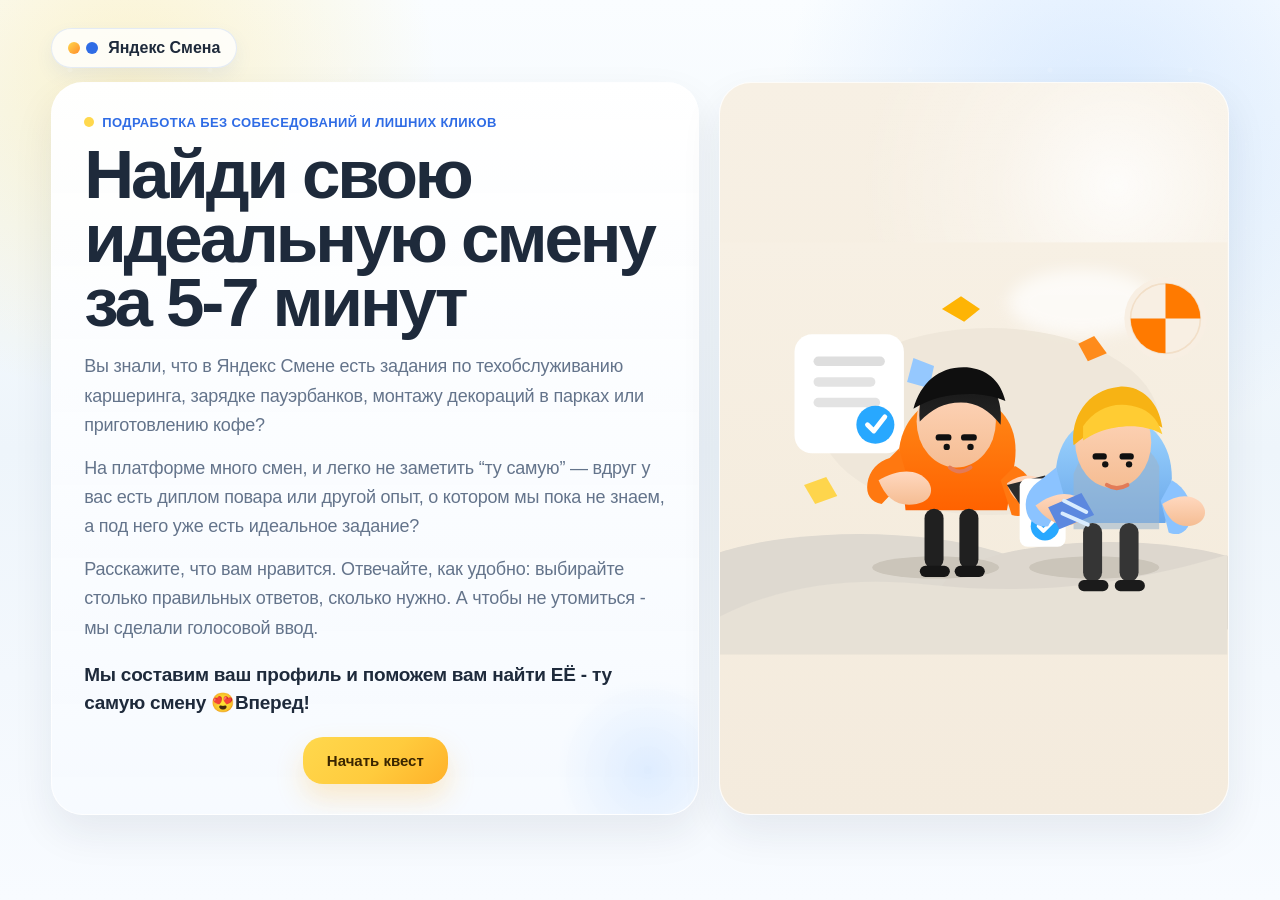
==== commit 4a6821f1: "Replace hero image with poster-style illustration" ====
--- a/index.html
+++ b/index.html
@@ -29,151 +29,116 @@
           </div>
         </div>
 
-                <div class="hero-scene" aria-hidden="true">
+        <div class="hero-scene" aria-hidden="true">
           <svg class="hero-illustration" viewBox="0 0 640 520" role="presentation" xmlns="http://www.w3.org/2000/svg">
             <defs>
-              <linearGradient id="skyGrad" x1="0" y1="0" x2="0" y2="1">
-                <stop offset="0%" stop-color="#bcdcff"/>
-                <stop offset="55%" stop-color="#dcebff"/>
-                <stop offset="100%" stop-color="#f7fbff"/>
-              </linearGradient>
-              <radialGradient id="sunGlow" cx="50%" cy="10%" r="42%">
-                <stop offset="0%" stop-color="#ffffff" stop-opacity="0.95"/>
-                <stop offset="55%" stop-color="#ffffff" stop-opacity="0.28"/>
-                <stop offset="100%" stop-color="#ffffff" stop-opacity="0"/>
-              </radialGradient>
-              <linearGradient id="stadiumGrad" x1="0" y1="0" x2="0" y2="1">
-                <stop offset="0%" stop-color="#f8fdff"/>
-                <stop offset="30%" stop-color="#cfe3fb"/>
-                <stop offset="72%" stop-color="#89b1e5"/>
-                <stop offset="100%" stop-color="#6e96d1"/>
-              </linearGradient>
-              <linearGradient id="pathGrad" x1="0" y1="0" x2="0" y2="1">
-                <stop offset="0%" stop-color="#ffffff" stop-opacity="0.84"/>
-                <stop offset="100%" stop-color="#ddeaf9" stop-opacity="0.94"/>
-              </linearGradient>
-              <linearGradient id="coatBlue" x1="0" y1="0" x2="0" y2="1">
-                <stop offset="0%" stop-color="#2c58c8"/>
-                <stop offset="100%" stop-color="#213f85"/>
-              </linearGradient>
-              <linearGradient id="coatOrange" x1="0" y1="0" x2="0" y2="1">
-                <stop offset="0%" stop-color="#ff9636"/>
-                <stop offset="100%" stop-color="#ec6f07"/>
-              </linearGradient>
-              <linearGradient id="skinGrad" x1="0" y1="0" x2="0" y2="1">
-                <stop offset="0%" stop-color="#ffd9af"/>
-                <stop offset="100%" stop-color="#f2bf84"/>
-              </linearGradient>
-              <linearGradient id="hairBrown" x1="0" y1="0" x2="0" y2="1">
-                <stop offset="0%" stop-color="#6f4122"/>
-                <stop offset="100%" stop-color="#4d2712"/>
-              </linearGradient>
-              <linearGradient id="dogBrown" x1="0" y1="0" x2="0" y2="1">
-                <stop offset="0%" stop-color="#9d622e"/>
-                <stop offset="100%" stop-color="#7a4a23"/>
-              </linearGradient>
-              <filter id="softShadow" x="-20%" y="-20%" width="140%" height="140%">
-                <feDropShadow dx="0" dy="10" stdDeviation="10" flood-color="#5a84bc" flood-opacity="0.18"/>
+              <linearGradient id="heroCream" x1="0" y1="0" x2="0" y2="1">
+                <stop offset="0%" stop-color="#f7f0e4"/>
+                <stop offset="100%" stop-color="#f4ebdc"/>
+              </linearGradient>
+              <linearGradient id="shirtOrange" x1="0" y1="0" x2="0" y2="1">
+                <stop offset="0%" stop-color="#ff8a18"/>
+                <stop offset="100%" stop-color="#ff6200"/>
+              </linearGradient>
+              <linearGradient id="shirtBlue" x1="0" y1="0" x2="0" y2="1">
+                <stop offset="0%" stop-color="#9fd6ff"/>
+                <stop offset="100%" stop-color="#6aa7ea"/>
+              </linearGradient>
+              <linearGradient id="skinTone" x1="0" y1="0" x2="0" y2="1">
+                <stop offset="0%" stop-color="#ffd8bf"/>
+                <stop offset="100%" stop-color="#f5bd93"/>
+              </linearGradient>
+              <linearGradient id="hairDark" x1="0" y1="0" x2="0" y2="1">
+                <stop offset="0%" stop-color="#141414"/>
+                <stop offset="100%" stop-color="#252525"/>
+              </linearGradient>
+              <filter id="heroGlow" x="-20%" y="-20%" width="140%" height="140%">
+                <feGaussianBlur stdDeviation="10"/>
               </filter>
             </defs>
-            <rect width="640" height="520" fill="url(#skyGrad)"/>
-            <ellipse cx="320" cy="92" rx="170" ry="78" fill="url(#sunGlow)"/>
-            <ellipse cx="320" cy="418" rx="268" ry="98" fill="#f8fbff" opacity="0.95"/>
-            <path d="M222 372C272 312 370 310 420 372V520H222Z" fill="url(#pathGrad)" opacity="0.98"/>
-            <g opacity="0.94" filter="url(#softShadow)">
-              <ellipse cx="320" cy="218" rx="214" ry="88" fill="url(#stadiumGrad)"/>
-              <ellipse cx="320" cy="196" rx="188" ry="42" fill="#edf6ff"/>
-              <rect x="150" y="214" width="340" height="76" rx="34" fill="#8eb5e7"/>
-              <rect x="160" y="224" width="320" height="52" rx="24" fill="#7aa5dd" opacity="0.72"/>
-              <path d="M205 170L172 106" stroke="#5b87d8" stroke-width="11" stroke-linecap="round"/>
-              <path d="M435 170L468 106" stroke="#5b87d8" stroke-width="11" stroke-linecap="round"/>
-              <path d="M266 160L248 108" stroke="#5b87d8" stroke-width="10" stroke-linecap="round"/>
-              <path d="M374 160L392 108" stroke="#5b87d8" stroke-width="10" stroke-linecap="round"/>
-            </g>
-            <g opacity="0.95">
-              <g transform="translate(62 334)">
-                <rect x="0" y="0" width="24" height="72" rx="12" fill="#9bc0ef"/>
-                <ellipse cx="12" cy="-6" rx="22" ry="28" fill="#9bc0ef"/>
-              </g>
-              <g transform="translate(554 334)">
-                <rect x="0" y="0" width="24" height="72" rx="12" fill="#9bc0ef"/>
-                <ellipse cx="12" cy="-6" rx="22" ry="28" fill="#9bc0ef"/>
-              </g>
-            </g>
-            <g filter="url(#softShadow)">
-              <g transform="translate(112 232)">
-                <ellipse cx="66" cy="196" rx="56" ry="12" fill="#b7d1f0"/>
-                <rect x="34" y="40" width="64" height="114" rx="28" fill="url(#coatBlue)"/>
-                <rect x="24" y="40" width="16" height="86" rx="10" fill="url(#coatBlue)" transform="rotate(8 32 83)"/>
-                <rect x="96" y="48" width="16" height="80" rx="10" fill="url(#coatBlue)" transform="rotate(-10 104 88)"/>
-                <rect x="44" y="152" width="18" height="54" rx="10" fill="#294697"/>
-                <rect x="72" y="152" width="18" height="54" rx="10" fill="#294697"/>
-                <rect x="40" y="200" width="28" height="14" rx="7" fill="#1d2a45"/>
-                <rect x="68" y="200" width="28" height="14" rx="7" fill="#1d2a45"/>
-                <rect x="42" y="30" width="50" height="16" rx="8" fill="#277fd4"/>
-                <rect x="76" y="40" width="12" height="40" rx="8" fill="#277fd4" transform="rotate(10 82 60)"/>
-                <ellipse cx="66" cy="8" rx="28" ry="32" fill="url(#skinGrad)"/>
-                <path d="M40 0C44 -16 56 -24 70 -24C84 -24 95 -16 92 0Z" fill="url(#hairBrown)"/>
-                <path d="M28 -10C38 -26 52 -34 70 -34C87 -34 100 -28 108 -12L104 -2H32Z" fill="#3558b7"/>
-                <circle cx="58" cy="6" r="2.8" fill="#1f3452"/>
-                <circle cx="74" cy="6" r="2.8" fill="#1f3452"/>
-                <path d="M61 20Q66 24 71 20" stroke="#c66d49" stroke-width="3" stroke-linecap="round" fill="none"/>
-                <rect x="52" y="114" width="10" height="16" rx="5" fill="url(#skinGrad)"/>
-                <rect x="94" y="114" width="10" height="16" rx="5" fill="url(#skinGrad)"/>
-                <rect x="46" y="74" width="10" height="10" rx="3" fill="#f4ca59"/>
-              </g>
-              <g transform="translate(360 222)">
-                <ellipse cx="72" cy="206" rx="58" ry="12" fill="#b7d1f0"/>
-                <rect x="40" y="54" width="64" height="104" rx="28" fill="url(#coatOrange)"/>
-                <rect x="28" y="56" width="16" height="82" rx="10" fill="url(#coatOrange)" transform="rotate(5 36 97)"/>
-                <rect x="100" y="62" width="16" height="74" rx="10" fill="url(#coatOrange)" transform="rotate(-8 108 99)"/>
-                <rect x="36" y="164" width="18" height="52" rx="10" fill="#ec7b16"/>
-                <rect x="76" y="164" width="18" height="52" rx="10" fill="#ec7b16"/>
-                <rect x="30" y="208" width="30" height="14" rx="7" fill="#1d2a45"/>
-                <rect x="74" y="208" width="30" height="14" rx="7" fill="#1d2a45"/>
-                <ellipse cx="72" cy="16" rx="28" ry="32" fill="url(#skinGrad)"/>
-                <path d="M43 4C43 -18 56 -32 74 -32C92 -32 102 -18 102 6V34H94C90 22 84 14 72 14C60 14 54 22 50 34H43Z" fill="url(#hairBrown)"/>
-                <rect x="48" y="-10" width="52" height="18" rx="9" fill="#ff8518"/>
-                <rect x="28" y="74" width="88" height="122" rx="20" fill="#203457"/>
-                <path d="M62 72Q72 56 82 72" stroke="#203457" stroke-width="5" fill="none" stroke-linecap="round"/>
-                <circle cx="64" cy="16" r="2.8" fill="#1f3452"/>
-                <circle cx="80" cy="16" r="2.8" fill="#1f3452"/>
-                <path d="M66 30Q72 34 79 30" stroke="#ca7057" stroke-width="3" stroke-linecap="round" fill="none"/>
-                <rect x="28" y="122" width="10" height="16" rx="5" fill="url(#skinGrad)"/>
-                <rect x="104" y="120" width="10" height="16" rx="5" fill="url(#skinGrad)"/>
-              </g>
-              <g transform="translate(292 372)">
-                <ellipse cx="34" cy="52" rx="34" ry="10" fill="#bfd6f1"/>
-                <rect x="10" y="16" width="46" height="34" rx="16" fill="url(#dogBrown)"/>
-                <circle cx="32" cy="14" r="16" fill="url(#dogBrown)"/>
-                <path d="M20 4L12 12L18 18Z" fill="#7c4a21"/>
-                <path d="M44 4L52 10L46 18Z" fill="#7c4a21"/>
-                <rect x="12" y="18" width="38" height="10" rx="5" fill="#347fe1"/>
-                <rect x="36" y="24" width="8" height="18" rx="4" fill="#347fe1" transform="rotate(10 40 33)"/>
-                <circle cx="26" cy="12" r="2.2" fill="#23170e"/>
-                <circle cx="38" cy="12" r="2.2" fill="#23170e"/>
-                <circle cx="32" cy="18" r="3" fill="#23170e"/>
-                <rect x="18" y="48" width="7" height="14" rx="4" fill="#74441e"/>
-                <rect x="41" y="48" width="7" height="14" rx="4" fill="#74441e"/>
-                <rect x="52" y="28" width="18" height="8" rx="4" fill="#7c4a21" transform="rotate(26 61 32)"/>
-              </g>
-            </g>
-            <g>
-              <g transform="translate(190 164)">
-                <circle r="34" fill="#ffffff" opacity="0.96"/>
-                <path d="M-10 2L-1 12L12 -10" fill="none" stroke="#27b36a" stroke-width="6" stroke-linecap="round" stroke-linejoin="round"/>
-              </g>
-              <g transform="translate(430 244)">
-                <circle r="34" fill="#ffffff" opacity="0.96"/>
-                <path d="M-10 2L-1 12L12 -10" fill="none" stroke="#27b36a" stroke-width="6" stroke-linecap="round" stroke-linejoin="round"/>
-              </g>
-              <g transform="translate(320 122)">
-                <circle r="38" fill="#ffffff" opacity="0.98"/>
-                <path d="M-12 2L-2 14L14 -12" fill="none" stroke="#27b36a" stroke-width="6" stroke-linecap="round" stroke-linejoin="round"/>
-              </g>
-            </g>
-            <rect x="472" y="78" width="18" height="18" rx="4" fill="#ffbf47" transform="rotate(45 481 87)"/>
-            <rect x="162" y="86" width="14" height="14" rx="3" fill="#4d87e8" transform="rotate(32 169 93)"/>
+
+            <rect width="640" height="520" fill="url(#heroCream)"/>
+            <ellipse cx="456" cy="76" rx="92" ry="42" fill="#ffffff" opacity="0.7" filter="url(#heroGlow)"/>
+            <ellipse cx="176" cy="438" rx="238" ry="70" fill="#ded9d0"/>
+            <ellipse cx="492" cy="442" rx="214" ry="64" fill="#ddd7ce"/>
+            <path d="M0 472C82 430 174 422 264 432C374 444 494 438 640 394V520H0Z" fill="#e7e1d6"/>
+            <ellipse cx="340" cy="226" rx="214" ry="118" fill="#efe7da" opacity="0.9"/>
+
+            <g transform="translate(510 44)">
+              <circle cx="52" cy="52" r="52" fill="#f8efe3"/>
+              <circle cx="52" cy="52" r="44" fill="none" stroke="#f2dfc8" stroke-width="2"/>
+              <path d="M52 8A44 44 0 0 1 96 52H52Z" fill="#ff7a00"/>
+              <path d="M8 52A44 44 0 0 0 52 96V52Z" fill="#ff7a00"/>
+            </g>
+
+            <g transform="translate(94 116)">
+              <rect x="0" y="0" width="138" height="150" rx="22" fill="#ffffff"/>
+              <rect x="24" y="28" width="90" height="12" rx="6" fill="#1a1a1a" opacity="0.14"/>
+              <rect x="24" y="54" width="78" height="12" rx="6" fill="#1a1a1a" opacity="0.12"/>
+              <rect x="24" y="80" width="84" height="12" rx="6" fill="#1a1a1a" opacity="0.12"/>
+              <circle cx="102" cy="114" r="24" fill="#28a8ff"/>
+              <path d="M92 114L100 122L114 104" fill="none" stroke="#ffffff" stroke-width="6" stroke-linecap="round" stroke-linejoin="round"/>
+            </g>
+
+            <g opacity="0.98">
+              <path d="M280 84L304 68L328 84L308 100Z" fill="#ffb300"/>
+              <path d="M106 306L134 296L148 320L120 330Z" fill="#ffd54a"/>
+              <path d="M452 128L472 118L488 140L464 150Z" fill="#ff8a18"/>
+              <path d="M504 270L526 258L548 278L522 292Z" fill="#ffb300"/>
+              <path d="M244 146L270 156L264 184L236 176Z" fill="#94c8ff"/>
+            </g>
+
+            <g transform="translate(184 182)">
+              <ellipse cx="88" cy="228" rx="80" ry="14" fill="#cbc5ba"/>
+              <path d="M42 78C48 34 82 8 126 12C168 16 194 46 188 94L178 156H50Z" fill="url(#shirtOrange)"/>
+              <path d="M30 90C16 94 4 106 2 122C0 136 6 146 20 148L52 114L42 78Z" fill="#ff7810"/>
+              <path d="M188 100C204 108 214 124 212 142C210 160 198 166 184 162L170 118Z" fill="#ff7810"/>
+              <rect x="74" y="154" width="24" height="76" rx="12" fill="#202020"/>
+              <rect x="118" y="154" width="24" height="76" rx="12" fill="#202020"/>
+              <rect x="68" y="226" width="38" height="14" rx="7" fill="#161616"/>
+              <rect x="112" y="226" width="38" height="14" rx="7" fill="#161616"/>
+              <path d="M16 118C34 108 52 104 66 110C88 120 88 144 64 148C40 152 26 142 16 118Z" fill="url(#skinTone)"/>
+              <path d="M178 122C194 110 212 108 224 120C236 132 232 146 216 148C198 152 184 144 178 122Z" fill="url(#skinTone)"/>
+              <ellipse cx="114" cy="44" rx="50" ry="58" fill="url(#skinTone)"/>
+              <path d="M68 44C64 0 88 -20 122 -18C154 -16 174 8 170 48C156 30 140 20 120 20C98 20 84 28 68 44Z" fill="url(#hairDark)"/>
+              <path d="M60 28C70 -8 96 -28 132 -24C156 -20 170 -6 176 18C156 10 138 8 116 10C94 12 76 18 60 28Z" fill="#0f0f0f"/>
+              <rect x="88" y="60" width="20" height="8" rx="4" fill="#101010"/>
+              <rect x="120" y="60" width="20" height="8" rx="4" fill="#101010"/>
+              <circle cx="102" cy="76" r="4" fill="#111"/>
+              <circle cx="132" cy="76" r="4" fill="#111"/>
+              <path d="M106 102Q118 112 132 102" fill="none" stroke="#e27b58" stroke-width="5" stroke-linecap="round"/>
+              <path d="M178 124L226 112L244 138L194 148Z" fill="#2b2b2b"/>
+              <rect x="194" y="116" width="58" height="86" rx="10" fill="#ffffff"/>
+              <rect x="206" y="130" width="34" height="8" rx="4" fill="#d9d9d9"/>
+              <rect x="206" y="146" width="30" height="8" rx="4" fill="#dfdfdf"/>
+              <circle cx="226" cy="176" r="18" fill="#28a8ff"/>
+              <path d="M218 176L224 182L236 170" fill="none" stroke="#fff" stroke-width="5" stroke-linecap="round" stroke-linejoin="round"/>
+            </g>
+
+            <g transform="translate(386 200)">
+              <ellipse cx="86" cy="210" rx="82" ry="14" fill="#cbc5ba"/>
+              <path d="M38 84C44 32 84 14 126 20C160 26 184 54 184 98L176 154H44Z" fill="url(#shirtBlue)"/>
+              <path d="M18 100C6 108 -2 120 0 136C2 152 14 160 28 158L48 120L38 84Z" fill="#8bc3ff"/>
+              <path d="M184 100C202 110 210 128 208 146C206 164 194 172 180 166L170 126Z" fill="#8bc3ff"/>
+              <path d="M68 74C82 56 102 48 124 50C144 52 160 62 168 82V162H60V92Z" fill="#9db6cc" opacity="0.58"/>
+              <rect x="72" y="154" width="24" height="74" rx="12" fill="#353535"/>
+              <rect x="118" y="154" width="24" height="74" rx="12" fill="#353535"/>
+              <rect x="66" y="226" width="38" height="14" rx="7" fill="#1b1b1b"/>
+              <rect x="112" y="226" width="38" height="14" rx="7" fill="#1b1b1b"/>
+              <path d="M12 132C30 118 48 114 62 120C76 126 80 140 70 150C54 164 28 156 12 132Z" fill="url(#skinTone)"/>
+              <path d="M172 130C188 120 204 116 218 126C230 136 228 150 214 156C196 162 180 154 172 130Z" fill="url(#skinTone)"/>
+              <ellipse cx="110" cy="52" rx="48" ry="58" fill="url(#skinTone)"/>
+              <path d="M60 56C56 22 76 -14 118 -18C144 -20 168 0 172 34C156 24 142 22 128 24C100 28 82 38 60 56Z" fill="#f7b314"/>
+              <path d="M72 32C88 8 116 -2 146 10C160 16 168 28 172 42C154 32 132 30 112 34C98 36 84 42 72 50Z" fill="#ffcc33"/>
+              <rect x="84" y="66" width="18" height="8" rx="4" fill="#101010"/>
+              <rect x="118" y="66" width="18" height="8" rx="4" fill="#101010"/>
+              <circle cx="100" cy="80" r="4" fill="#111"/>
+              <circle cx="130" cy="80" r="4" fill="#111"/>
+              <path d="M102 106Q114 114 128 106" fill="none" stroke="#e27b58" stroke-width="5" stroke-linecap="round"/>
+              <path d="M28 134L70 116L86 144L42 162Z" fill="#5c88df"/>
+              <path d="M48 126L76 140" stroke="#d9ecff" stroke-width="5" stroke-linecap="round"/>
+              <path d="M46 142L78 156" stroke="#d9ecff" stroke-width="5" stroke-linecap="round"/>
+            </g>
           </svg>
         </div>
       </div>
--- a/landing.css
+++ b/landing.css
@@ -151,22 +151,27 @@
 }
 
 .hero-story {
-  margin-top: 16px;
+  margin-top: 18px;
   display: grid;
-  gap: 12px;
-  max-width: 700px;
+  gap: 14px;
+  max-width: 660px;
 }
 
 .hero-story p {
   margin: 0;
   color: var(--muted);
-  font-size: 17px;
-  line-height: 1.55;
+  font-size: 18px;
+  line-height: 1.62;
+  letter-spacing: -0.012em;
+  text-wrap: pretty;
 }
 
 .hero-story-accent {
   color: var(--ink) !important;
   font-weight: 700;
+  margin-top: 4px !important;
+  font-size: 19px !important;
+  line-height: 1.48 !important;
 }
 
 .hero-pills,
@@ -234,9 +239,10 @@
 
 .hero-scene {
   min-height: 440px;
+  overflow: hidden;
   background:
-    radial-gradient(circle at 50% 10%, rgba(255,255,255,0.98) 0%, rgba(255,255,255,0.5) 20%, transparent 38%),
-    linear-gradient(180deg, #bedcff 0%, #d6eaff 30%, #eaf4ff 62%, #f8fbff 100%);
+    radial-gradient(circle at 78% 14%, rgba(255,255,255,0.82) 0%, rgba(255,255,255,0.28) 16%, transparent 34%),
+    linear-gradient(180deg, #f7f0e4 0%, #f4ebdd 100%);
 }
 
 .hero-illustration {
@@ -1668,7 +1674,16 @@
 
   .subtitle,
   .hero-story p {
-    font-size: 18px;
+    font-size: 17px;
+  }
+
+  .hero-story {
+    gap: 12px;
+    max-width: 100%;
+  }
+
+  .hero-story-accent {
+    font-size: 18px !important;
   }
 
   .hero-pills,
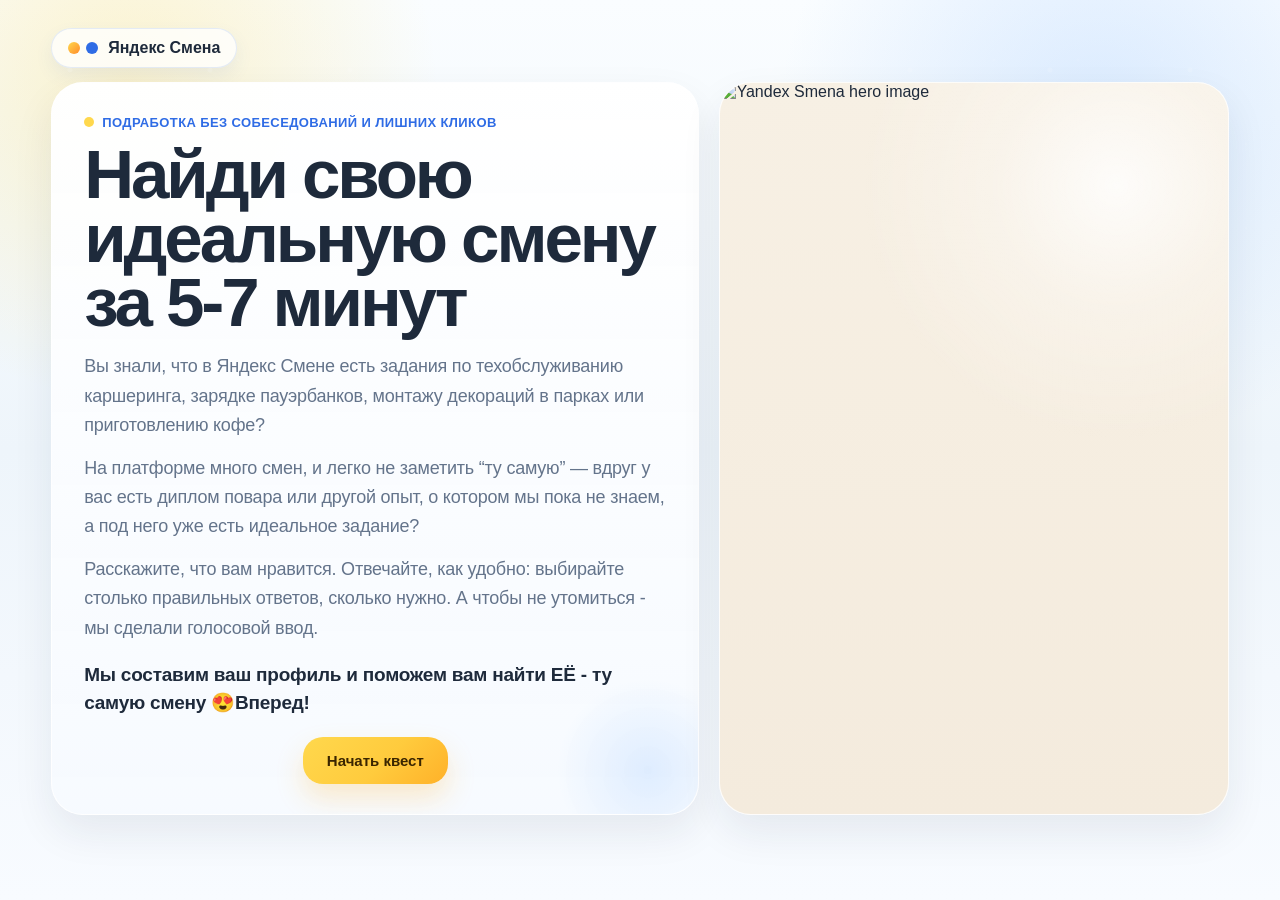
==== commit 08923d42: "Replace hero SVG with provided JPEG image" ====
--- a/index.html
+++ b/index.html
@@ -30,116 +30,7 @@
         </div>
 
         <div class="hero-scene" aria-hidden="true">
-          <svg class="hero-illustration" viewBox="0 0 640 520" role="presentation" xmlns="http://www.w3.org/2000/svg">
-            <defs>
-              <linearGradient id="heroCream" x1="0" y1="0" x2="0" y2="1">
-                <stop offset="0%" stop-color="#f7f0e4"/>
-                <stop offset="100%" stop-color="#f4ebdc"/>
-              </linearGradient>
-              <linearGradient id="shirtOrange" x1="0" y1="0" x2="0" y2="1">
-                <stop offset="0%" stop-color="#ff8a18"/>
-                <stop offset="100%" stop-color="#ff6200"/>
-              </linearGradient>
-              <linearGradient id="shirtBlue" x1="0" y1="0" x2="0" y2="1">
-                <stop offset="0%" stop-color="#9fd6ff"/>
-                <stop offset="100%" stop-color="#6aa7ea"/>
-              </linearGradient>
-              <linearGradient id="skinTone" x1="0" y1="0" x2="0" y2="1">
-                <stop offset="0%" stop-color="#ffd8bf"/>
-                <stop offset="100%" stop-color="#f5bd93"/>
-              </linearGradient>
-              <linearGradient id="hairDark" x1="0" y1="0" x2="0" y2="1">
-                <stop offset="0%" stop-color="#141414"/>
-                <stop offset="100%" stop-color="#252525"/>
-              </linearGradient>
-              <filter id="heroGlow" x="-20%" y="-20%" width="140%" height="140%">
-                <feGaussianBlur stdDeviation="10"/>
-              </filter>
-            </defs>
-
-            <rect width="640" height="520" fill="url(#heroCream)"/>
-            <ellipse cx="456" cy="76" rx="92" ry="42" fill="#ffffff" opacity="0.7" filter="url(#heroGlow)"/>
-            <ellipse cx="176" cy="438" rx="238" ry="70" fill="#ded9d0"/>
-            <ellipse cx="492" cy="442" rx="214" ry="64" fill="#ddd7ce"/>
-            <path d="M0 472C82 430 174 422 264 432C374 444 494 438 640 394V520H0Z" fill="#e7e1d6"/>
-            <ellipse cx="340" cy="226" rx="214" ry="118" fill="#efe7da" opacity="0.9"/>
-
-            <g transform="translate(510 44)">
-              <circle cx="52" cy="52" r="52" fill="#f8efe3"/>
-              <circle cx="52" cy="52" r="44" fill="none" stroke="#f2dfc8" stroke-width="2"/>
-              <path d="M52 8A44 44 0 0 1 96 52H52Z" fill="#ff7a00"/>
-              <path d="M8 52A44 44 0 0 0 52 96V52Z" fill="#ff7a00"/>
-            </g>
-
-            <g transform="translate(94 116)">
-              <rect x="0" y="0" width="138" height="150" rx="22" fill="#ffffff"/>
-              <rect x="24" y="28" width="90" height="12" rx="6" fill="#1a1a1a" opacity="0.14"/>
-              <rect x="24" y="54" width="78" height="12" rx="6" fill="#1a1a1a" opacity="0.12"/>
-              <rect x="24" y="80" width="84" height="12" rx="6" fill="#1a1a1a" opacity="0.12"/>
-              <circle cx="102" cy="114" r="24" fill="#28a8ff"/>
-              <path d="M92 114L100 122L114 104" fill="none" stroke="#ffffff" stroke-width="6" stroke-linecap="round" stroke-linejoin="round"/>
-            </g>
-
-            <g opacity="0.98">
-              <path d="M280 84L304 68L328 84L308 100Z" fill="#ffb300"/>
-              <path d="M106 306L134 296L148 320L120 330Z" fill="#ffd54a"/>
-              <path d="M452 128L472 118L488 140L464 150Z" fill="#ff8a18"/>
-              <path d="M504 270L526 258L548 278L522 292Z" fill="#ffb300"/>
-              <path d="M244 146L270 156L264 184L236 176Z" fill="#94c8ff"/>
-            </g>
-
-            <g transform="translate(184 182)">
-              <ellipse cx="88" cy="228" rx="80" ry="14" fill="#cbc5ba"/>
-              <path d="M42 78C48 34 82 8 126 12C168 16 194 46 188 94L178 156H50Z" fill="url(#shirtOrange)"/>
-              <path d="M30 90C16 94 4 106 2 122C0 136 6 146 20 148L52 114L42 78Z" fill="#ff7810"/>
-              <path d="M188 100C204 108 214 124 212 142C210 160 198 166 184 162L170 118Z" fill="#ff7810"/>
-              <rect x="74" y="154" width="24" height="76" rx="12" fill="#202020"/>
-              <rect x="118" y="154" width="24" height="76" rx="12" fill="#202020"/>
-              <rect x="68" y="226" width="38" height="14" rx="7" fill="#161616"/>
-              <rect x="112" y="226" width="38" height="14" rx="7" fill="#161616"/>
-              <path d="M16 118C34 108 52 104 66 110C88 120 88 144 64 148C40 152 26 142 16 118Z" fill="url(#skinTone)"/>
-              <path d="M178 122C194 110 212 108 224 120C236 132 232 146 216 148C198 152 184 144 178 122Z" fill="url(#skinTone)"/>
-              <ellipse cx="114" cy="44" rx="50" ry="58" fill="url(#skinTone)"/>
-              <path d="M68 44C64 0 88 -20 122 -18C154 -16 174 8 170 48C156 30 140 20 120 20C98 20 84 28 68 44Z" fill="url(#hairDark)"/>
-              <path d="M60 28C70 -8 96 -28 132 -24C156 -20 170 -6 176 18C156 10 138 8 116 10C94 12 76 18 60 28Z" fill="#0f0f0f"/>
-              <rect x="88" y="60" width="20" height="8" rx="4" fill="#101010"/>
-              <rect x="120" y="60" width="20" height="8" rx="4" fill="#101010"/>
-              <circle cx="102" cy="76" r="4" fill="#111"/>
-              <circle cx="132" cy="76" r="4" fill="#111"/>
-              <path d="M106 102Q118 112 132 102" fill="none" stroke="#e27b58" stroke-width="5" stroke-linecap="round"/>
-              <path d="M178 124L226 112L244 138L194 148Z" fill="#2b2b2b"/>
-              <rect x="194" y="116" width="58" height="86" rx="10" fill="#ffffff"/>
-              <rect x="206" y="130" width="34" height="8" rx="4" fill="#d9d9d9"/>
-              <rect x="206" y="146" width="30" height="8" rx="4" fill="#dfdfdf"/>
-              <circle cx="226" cy="176" r="18" fill="#28a8ff"/>
-              <path d="M218 176L224 182L236 170" fill="none" stroke="#fff" stroke-width="5" stroke-linecap="round" stroke-linejoin="round"/>
-            </g>
-
-            <g transform="translate(386 200)">
-              <ellipse cx="86" cy="210" rx="82" ry="14" fill="#cbc5ba"/>
-              <path d="M38 84C44 32 84 14 126 20C160 26 184 54 184 98L176 154H44Z" fill="url(#shirtBlue)"/>
-              <path d="M18 100C6 108 -2 120 0 136C2 152 14 160 28 158L48 120L38 84Z" fill="#8bc3ff"/>
-              <path d="M184 100C202 110 210 128 208 146C206 164 194 172 180 166L170 126Z" fill="#8bc3ff"/>
-              <path d="M68 74C82 56 102 48 124 50C144 52 160 62 168 82V162H60V92Z" fill="#9db6cc" opacity="0.58"/>
-              <rect x="72" y="154" width="24" height="74" rx="12" fill="#353535"/>
-              <rect x="118" y="154" width="24" height="74" rx="12" fill="#353535"/>
-              <rect x="66" y="226" width="38" height="14" rx="7" fill="#1b1b1b"/>
-              <rect x="112" y="226" width="38" height="14" rx="7" fill="#1b1b1b"/>
-              <path d="M12 132C30 118 48 114 62 120C76 126 80 140 70 150C54 164 28 156 12 132Z" fill="url(#skinTone)"/>
-              <path d="M172 130C188 120 204 116 218 126C230 136 228 150 214 156C196 162 180 154 172 130Z" fill="url(#skinTone)"/>
-              <ellipse cx="110" cy="52" rx="48" ry="58" fill="url(#skinTone)"/>
-              <path d="M60 56C56 22 76 -14 118 -18C144 -20 168 0 172 34C156 24 142 22 128 24C100 28 82 38 60 56Z" fill="#f7b314"/>
-              <path d="M72 32C88 8 116 -2 146 10C160 16 168 28 172 42C154 32 132 30 112 34C98 36 84 42 72 50Z" fill="#ffcc33"/>
-              <rect x="84" y="66" width="18" height="8" rx="4" fill="#101010"/>
-              <rect x="118" y="66" width="18" height="8" rx="4" fill="#101010"/>
-              <circle cx="100" cy="80" r="4" fill="#111"/>
-              <circle cx="130" cy="80" r="4" fill="#111"/>
-              <path d="M102 106Q114 114 128 106" fill="none" stroke="#e27b58" stroke-width="5" stroke-linecap="round"/>
-              <path d="M28 134L70 116L86 144L42 162Z" fill="#5c88df"/>
-              <path d="M48 126L76 140" stroke="#d9ecff" stroke-width="5" stroke-linecap="round"/>
-              <path d="M46 142L78 156" stroke="#d9ecff" stroke-width="5" stroke-linecap="round"/>
-            </g>
-          </svg>
+          <img class="hero-illustration" src="./assets/hero-main.jpg" alt="Yandex Smena hero image" loading="eager" decoding="async" />
         </div>
       </div>
     </div>
@@ -215,11 +106,6 @@
           </div>
         </article>
 
-        <article class="tile tile-radar">
-          <h3>Кружок самопознания</h3>
-          <p class="muted">Пять осей твоего профиля: нагрузка, общение, цифра, стабильность и готовность учиться.</p>
-          <canvas id="radar" width="320" height="260"></canvas>
-        </article>
       </div>
 
       <div class="tile large result-section-block" id="recommendations"></div>
@@ -233,3 +119,4 @@
 </body>
 </html>
 
+
--- a/landing.css
+++ b/landing.css
@@ -1064,6 +1064,35 @@
   line-height: 1.25;
 }
 
+.options.options-bundle {
+  gap: 16px;
+}
+
+.bundle-block {
+  padding: 16px;
+  border-radius: 18px;
+  border: 1px solid rgba(47, 108, 229, 0.12);
+  background: rgba(255, 255, 255, 0.7);
+}
+
+.bundle-block-title {
+  margin: 0 0 10px;
+  font-size: 20px;
+  line-height: 1.2;
+  color: #1d2b3f;
+}
+
+.bundle-block-hint {
+  margin: 0 0 12px;
+  color: var(--muted);
+  font-size: 14px;
+}
+
+.bundle-options {
+  display: grid;
+  gap: 10px;
+}
+
 .input-wrap {
   margin-top: 16px;
   display: grid;
@@ -1780,3 +1809,127 @@
     transform-origin: bottom left;
   }
 }
+
+.options-cards-grid {
+  grid-template-columns: repeat(2, minmax(0, 1fr));
+}
+
+.options-cards-grid .option {
+  min-height: 132px;
+  display: flex;
+  align-items: flex-start;
+  line-height: 1.35;
+}
+
+.options-skills-grid {
+  grid-template-columns: repeat(4, minmax(0, 1fr));
+  gap: 12px;
+}
+
+.options-skills-grid .option {
+  min-height: 88px;
+  display: flex;
+  align-items: flex-start;
+  line-height: 1.25;
+  font-size: 14px;
+}
+
+.message-card,
+.matrix-card,
+.range-card {
+  padding: 18px;
+  border-radius: 22px;
+  background: rgba(255,255,255,0.98);
+  border: 1px solid rgba(47, 108, 229, 0.1);
+  box-shadow: 0 10px 24px rgba(47, 108, 229, 0.05);
+}
+
+.message-card h3 {
+  margin: 0 0 8px;
+  font-size: 24px;
+}
+
+.message-card p {
+  margin: 0;
+  color: var(--muted);
+  line-height: 1.5;
+}
+
+.options-matrix {
+  grid-template-columns: repeat(2, minmax(0, 1fr));
+}
+
+.matrix-card-head,
+.range-card-head {
+  display: flex;
+  justify-content: space-between;
+  gap: 12px;
+  align-items: flex-start;
+  margin-bottom: 14px;
+}
+
+.matrix-card-head strong,
+.range-card-head strong {
+  font-size: 17px;
+  line-height: 1.35;
+}
+
+.matrix-level,
+.range-output {
+  color: var(--brand-orange-deep);
+  font-weight: 800;
+  font-size: 14px;
+  text-align: right;
+}
+
+.matrix-slider,
+.range-slider {
+  width: 100%;
+  accent-color: var(--brand-orange);
+}
+
+.matrix-scale,
+.range-scale {
+  display: grid;
+  gap: 10px;
+  margin-top: 10px;
+  color: var(--muted);
+  font-size: 12px;
+}
+
+.matrix-scale {
+  grid-template-columns: repeat(4, minmax(0, 1fr));
+}
+
+.range-scale-hours {
+  grid-template-columns: repeat(12, minmax(0, 1fr));
+  text-align: center;
+}
+
+.range-output {
+  min-width: 78px;
+}
+
+@media (max-width: 900px) {
+  .options-cards-grid,
+  .options-matrix {
+    grid-template-columns: 1fr;
+  }
+}
+
+@media (max-width: 640px) {
+  .options-skills-grid {
+    grid-template-columns: repeat(2, minmax(0, 1fr));
+  }
+
+  .matrix-card-head,
+  .range-card-head {
+    flex-direction: column;
+    align-items: flex-start;
+  }
+
+  .range-scale-hours {
+    grid-template-columns: repeat(6, minmax(0, 1fr));
+    row-gap: 6px;
+  }
+}
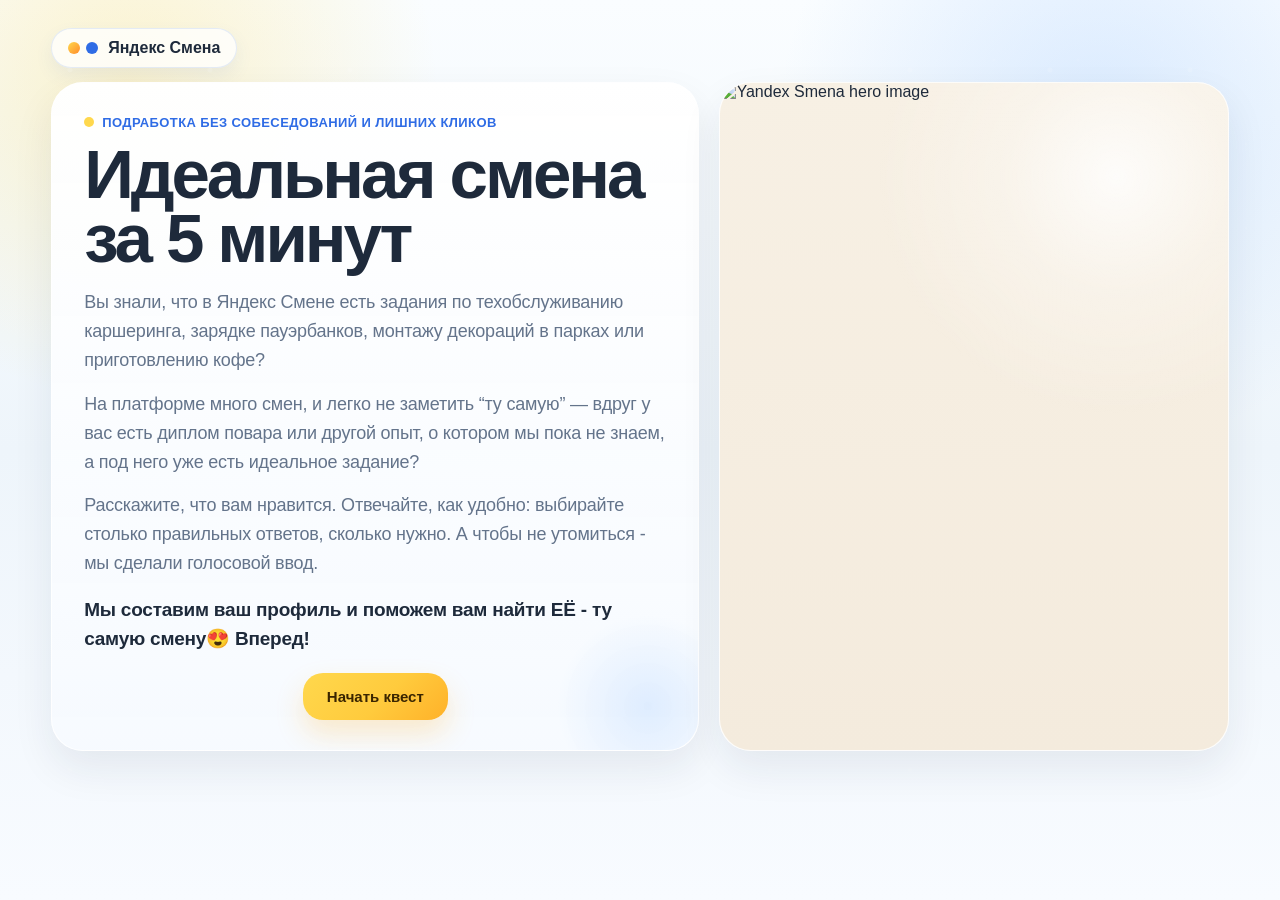
==== commit f6ac2934: "Update hero image to provided PNG and preserve aspect ratio" ====
--- a/index.html
+++ b/index.html
@@ -16,12 +16,12 @@
       <div class="hero-shell">
         <div class="hero-copy">
           <p class="hero-kicker">Подработка без собеседований и лишних кликов</p>
-          <h1>Найди свою идеальную смену за 5-7 минут</h1>
+          <h1>Идеальная смена за 5 минут</h1>
           <div class="hero-story">
             <p>Вы знали, что в Яндекс Смене есть задания по техобслуживанию каршеринга, зарядке пауэрбанков, монтажу декораций в парках или приготовлению кофе?</p>
             <p>На платформе много смен, и легко не заметить “ту самую” — вдруг у вас есть диплом повара или другой опыт, о котором мы пока не знаем, а под него уже есть идеальное задание?</p>
             <p>Расскажите, что вам нравится. Отвечайте, как удобно: выбирайте столько правильных ответов, сколько нужно. А чтобы не утомиться - мы сделали голосовой ввод.</p>
-            <p class="hero-story-accent">Мы составим ваш профиль и поможем вам найти ЕЁ - ту самую смену 😍Вперед!</p>
+            <p class="hero-story-accent">Мы составим ваш профиль и поможем вам найти ЕЁ - ту самую смену😍 Вперед!</p>
           </div>
 
           <div class="hero-actions">
@@ -30,7 +30,7 @@
         </div>
 
         <div class="hero-scene" aria-hidden="true">
-          <img class="hero-illustration" src="./assets/hero-main.jpg" alt="Yandex Smena hero image" loading="eager" decoding="async" />
+          <img class="hero-illustration" src="./assets/hero-main.png" alt="Yandex Smena hero image" loading="eager" decoding="async" />
         </div>
       </div>
     </div>
--- a/landing.css
+++ b/landing.css
@@ -250,6 +250,8 @@
   width: 100%;
   height: 100%;
   min-height: 416px;
+  object-fit: contain;
+  object-position: center;
 }
 
 .scene-sky-glow {
